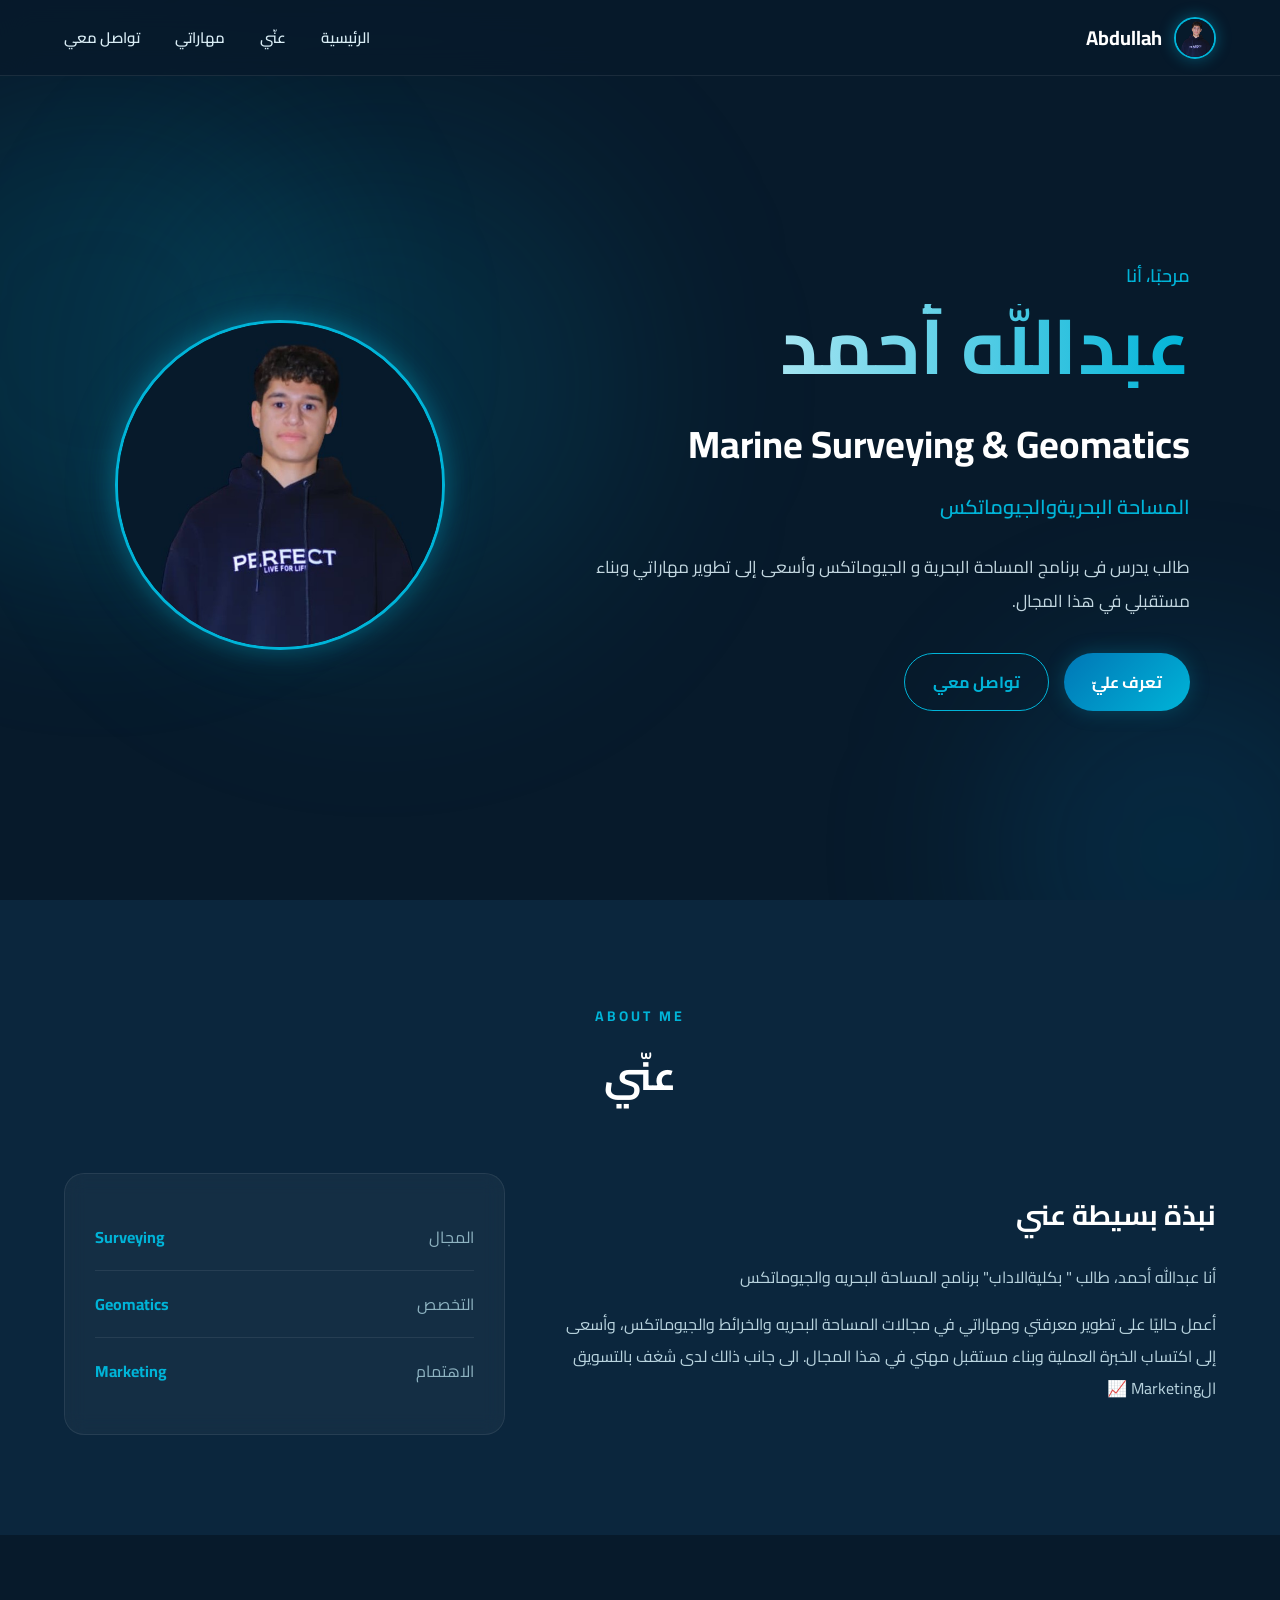
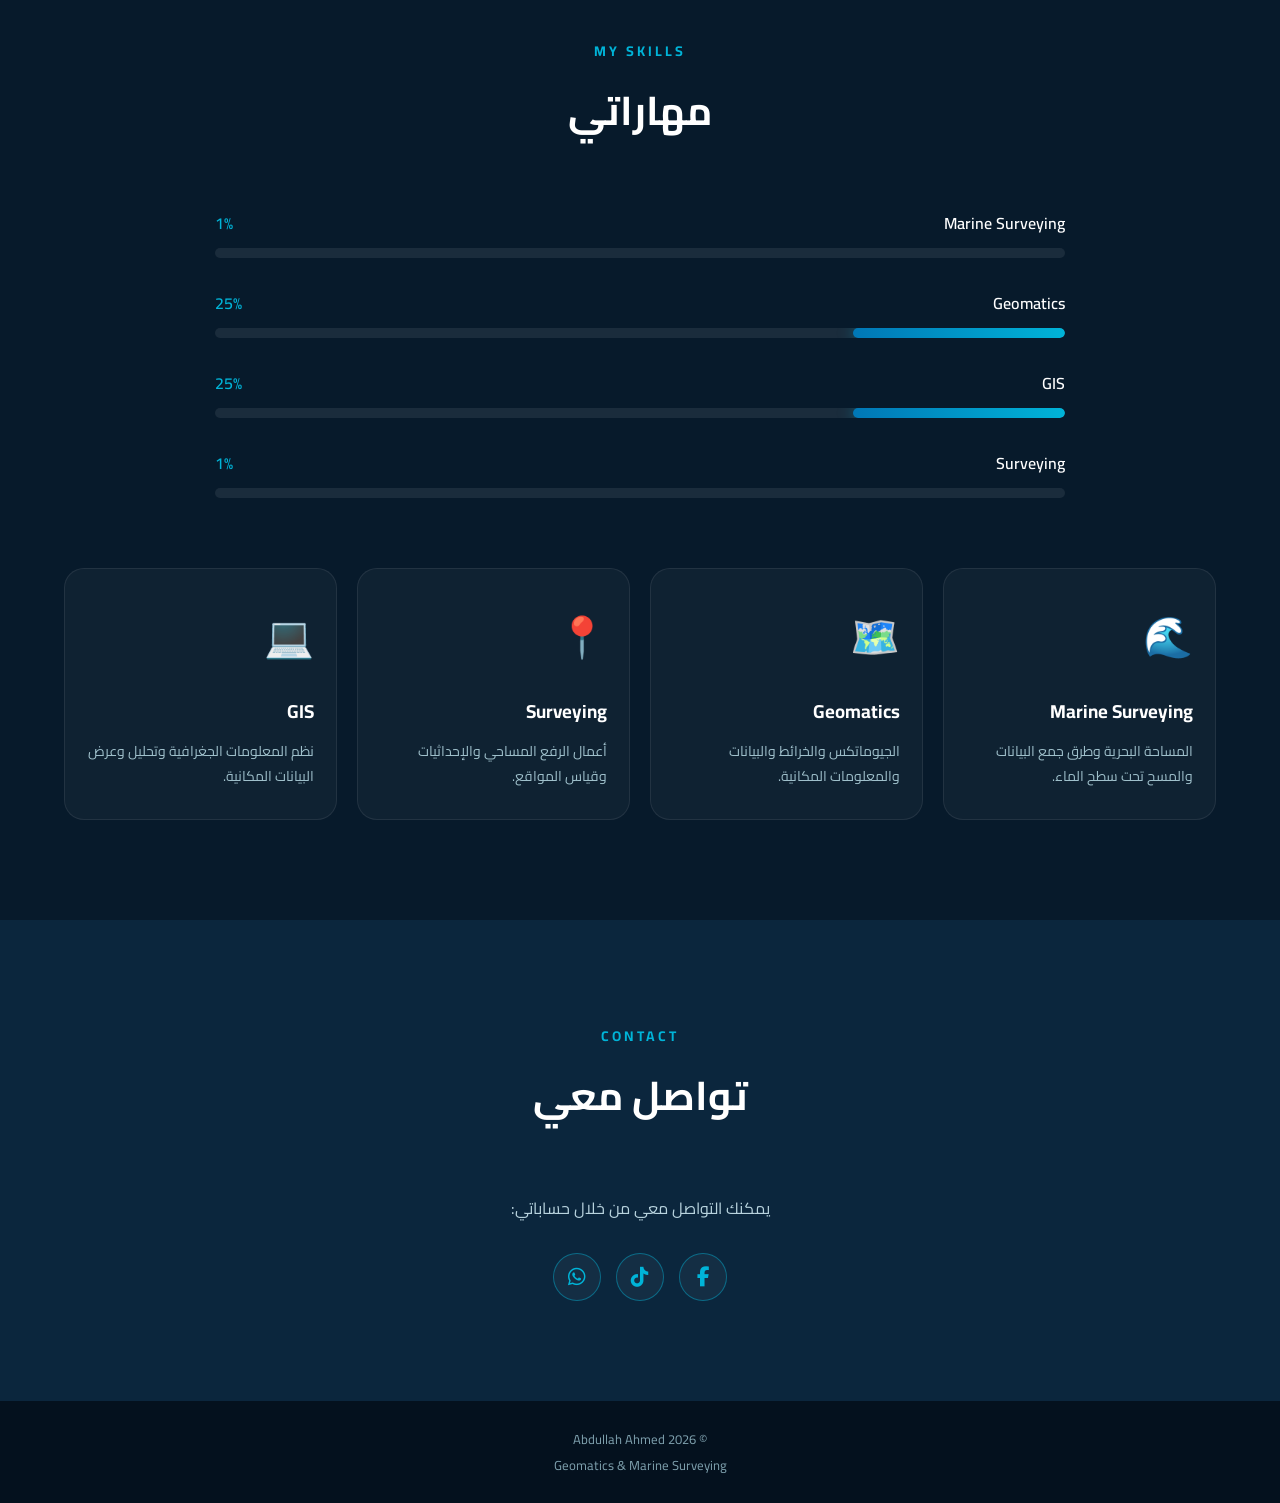
==== index.html @ 5e67fb54 "Add files via upload" ====
<!DOCTYPE html>
<html lang="ar" dir="rtl">

<head>
    <meta charset="UTF-8">
    <meta name="viewport" content="width=device-width, initial-scale=1.0">

    <title>عبدالله أحمد | Personal Website</title>

    <!-- Google Fonts -->
    <link rel="preconnect" href="https://fonts.googleapis.com">
    <link rel="preconnect" href="https://fonts.gstatic.com" crossorigin>
    <link href="https://fonts.googleapis.com/css2?family=Cairo:wght@400;500;600;700;800&display=swap" rel="stylesheet">
    <link rel="stylesheet" href="https://cdnjs.cloudflare.com/ajax/libs/font-awesome/6.5.2/css/all.min.css">
    <!-- CSS -->
    <link rel="stylesheet" href="style.css">
</head>

<body>

    <!-- ================= HEADER ================= -->

    <header class="header">

                    <div class="container nav-container">
                            <div class="logo">
                <img src="profile.jpg.jpg" alt="Abdullah Ahmed">
                <span>Abdullah</span>
            </div>
                        <nav class="navbar">

                <a href="#home">الرئيسية</a>
                <a href="#about">عنّي</a>
                <a href="#skills">مهاراتي</a>
                <a href="#contact">تواصل معي</a>

            </nav>

            <button class="menu-btn" id="menuBtn">
                ☰
            </button>

        </div>

    </header>

<!-- ===============================
     Hero Section
================================ -->

<section class="hero" id="home">

    <div class="hero-bg"></div>

    <div class="container hero-content">

        <!-- النص -->
        <div class="hero-text">

            <span class="hero-small-title">
                مرحبًا، أنا
            </span>

            <h1>
                عبدالله أحمد
            </h1>

            <h2>
               Marine Surveying &  Geomatics 
            </h2>

            <p class="hero-arabic-title">
                 المساحة البحريةوالجيوماتكس
            </p>

            <p class="hero-description">
                طالب يدرس فى برنامج المساحة البحرية و الجيوماتكس 
                وأسعى إلى تطوير مهاراتي وبناء مستقبلي في هذا المجال.
            </p>

            <div class="hero-buttons">

                <a href="#about" class="btn primary-btn">
                    تعرف عليّ
                </a>

                <a href="#contact" class="btn secondary-btn">
                    تواصل معي
                </a>

            </div>

        </div>


        <!-- الصورة -->
       <div class="hero-image">

    <div class="image-circle">

        <img src="profile.jpg.jpg" alt="عبدالله أحمد">

    </div>

</div>   </div>

    </div>

</section>
    


        <!-- ================= ABOUT ================= -->

        <section class="about section" id="about">

            <div class="container">

                <div class="section-title">

                    <span>ABOUT ME</span>

                    <h2>
                        عنّي
                    </h2>

                </div>

                <div class="about-content">

                    <div class="about-text">

                        <h3>
                            نبذة بسيطة عني
                        </h3>

                        <p>
                            أنا عبدالله أحمد، طالب  " بكليةالاداب" برنامج
                     المساحة البحريه والجيوماتكس
                        </p>

                        <p>
                            أعمل حاليًا على تطوير معرفتي ومهاراتي
                            في مجالات المساحة البحريه والخرائط والجيوماتكس،
                            وأسعى إلى اكتساب الخبرة العملية
                        وبناء مستقبل مهني في هذا المجال.
                      الى جانب ذالك لدى شغف بالتسويق الMarketing 📈
                    </p>

                    </div>

                    <div class="about-card">

                        <div class="info-item">
                            <span>المجال</span>
                            <strong>  Surveying  </strong>
                        </div>

                        <div class="info-item">
                            <span>التخصص</span>
                            <strong>Geomatics</strong>
                        </div>

                        <div class="info-item">
                            <span>الاهتمام</span>
                            <strong> Marketing  </strong>
                        </div>

                    </div>

                </div>

            </div>

        </section>

        <!-- ================= SKILLS ================= -->

<section class="skills section" id="skills">

    <div class="container">

        <div class="section-title">

            <span>MY SKILLS</span>

            <h2>
                مهاراتي
            </h2>

        </div>


        <!-- SKILLS STATISTICS -->

        <div class="skill-statistics">

            <div class="skill-progress">

                <div class="skill-info">
                    <span>Marine Surveying</span>
                    <span class="percentage">0%</span>
                </div>

                <div class="progress-bar">
                    <span class="progress" data-width="0%"></span>
                </div>

            </div>


            <div class="skill-progress">

                <div class="skill-info">
                    <span>Geomatics</span>
                    <span class="percentage">25%</span>
                </div>

                <div class="progress-bar">
                    <span class="progress" data-width="25%"></span>
                </div>

            </div>


            <div class="skill-progress">

                <div class="skill-info">
                    <span>GIS</span>
                    <span class="percentage">25%</span>
                </div>

                <div class="progress-bar">
                    <span class="progress" data-width="25%"></span>
                </div>

            </div>


            <div class="skill-progress">

                <div class="skill-info">
                    <span>Surveying</span>
                    <span class="percentage">0%</span>
                </div>

                <div class="progress-bar">
                    <span class="progress" data-width="0%"></span>
                </div>

            </div>

        </div>


        <!-- SKILLS CARDS -->

        <div class="skills-grid">

            <div class="skill-card">

                <div class="skill-icon">
                    🌊
                </div>

                <h3>
                    Marine Surveying
                </h3>

                <p>
                    المساحة البحرية وطرق جمع البيانات
                    والمسح تحت سطح الماء.
                </p>

            </div>


            <div class="skill-card">

                <div class="skill-icon">
                    🗺️
                </div>

                <h3>
                    Geomatics
                </h3>

                <p>
                    الجيوماتكس والخرائط والبيانات
                    والمعلومات المكانية.
                </p>

            </div>


            <div class="skill-card">

                <div class="skill-icon">
                    📍
                </div>

                <h3>
                    Surveying
                </h3>

                <p>
                    أعمال الرفع المساحي والإحداثيات
                    وقياس المواقع.
                </p>

            </div>


            <div class="skill-card">

                <div class="skill-icon">
                    💻
                </div>

                <h3>
                    GIS
                </h3>

                <p>
                    نظم المعلومات الجغرافية وتحليل
                    وعرض البيانات المكانية.
                </p>

            </div>

        </div>

    </div>

</section>

        <!-- ================= CONTACT ================= -->

        <section class="contact section" id="contact">

            <div class="container">

                <div class="section-title">

                    <span>CONTACT</span>

                    <h2>
                        تواصل معي
                    </h2>

                </div>

                <div class="contact-content">

                    <p>
                        يمكنك التواصل معي من خلال حساباتي:
                    </p>
                    <!-- Social Links -->

<div class="hero-social">

    <a href="https://www.facebook.com/bdallhahmdalsyd.816883" target="_blank" aria-label="Facebook">
        <i class="fa-brands fa-facebook-f"></i>
    </a>

    <a href="https://www.tiktok.com/@user2091318618071" target="_blank" aria-label="TikTok">
        <i class="fa-brands fa-tiktok"></i>
    </a>

    <a href="https://wa.me/201122827623" target="_blank" aria-label="WhatsApp">
        <i class="fa-brands fa-whatsapp"></i>
    </a>

</div>
                   

                </div>

            </div>

        </section>

    </main>


    <!-- ================= FOOTER ================= -->

    <footer class="footer">

        <p>
            © 2026 Abdullah Ahmed
        </p>

        <p>
            Geomatics & Marine Surveying
        </p>

    </footer>


    <!-- JavaScript -->

    <script src="script.js"></script>

</body>

</html>
---- style.css ----
/* =========================
   GENERAL
========================= */

* {
    margin: 0;
    padding: 0;
    box-sizing: border-box;
    scroll-behavior: smooth;
}

:root {
    --primary: #00b4d8;
    --secondary: #0077b6;
    --dark: #071a2b;
    --dark-2: #0b263d;
    --light: #f4fbff;
    --text: #d9edf5;
    --white: #ffffff;
}

body {
    font-family: "Cairo", sans-serif;
    background: var(--dark);
    color: var(--text);
    overflow-x: hidden;
}

a {
    text-decoration: none;
    color: inherit;
}

.container {
    width: 90%;
    max-width: 1200px;
    margin: auto;
}

.section {
    padding: 100px 0;
}


/* =========================
   HEADER
========================= */

.header {
    position: fixed;
    top: 0;
    right: 0;
    width: 100%;
    z-index: 1000;

    background: rgba(7, 26, 43, 0.75);
    backdrop-filter: blur(15px);

    border-bottom: 1px solid rgba(255, 255, 255, 0.08);

    animation: headerDown 1s ease;
}

.nav-container {
    height: 75px;

    display: flex;
    align-items: center;
    justify-content: space-between;
}


/* LOGO */

.logo {
    display: flex;
    align-items: center;
    gap: 10px;

    font-size: 22px;
    font-weight: 800;
}

.logo span {
    width: 40px;
    height: 40px;

    display: flex;
    align-items: center;
    justify-content: center;

    border-radius: 50%;

    background: linear-gradient(
        135deg,
        var(--primary),
        var(--secondary)
    );

    color: white;

    box-shadow: 0 0 20px rgba(0, 180, 216, 0.5);
}


/* NAVBAR */

.navbar {
    display: flex;
    align-items: center;
    gap: 35px;
}

.navbar a {
    position: relative;

    font-size: 15px;
    font-weight: 600;

    transition: 0.3s;
}

.navbar a::after {
    content: "";

    position: absolute;

    bottom: -8px;
    right: 0;

    width: 0;
    height: 2px;

    background: var(--primary);

    transition: 0.3s;
}

.navbar a:hover {
    color: var(--primary);
}

.navbar a:hover::after {
    width: 100%;
}


/* MENU BUTTON */

.menu-btn {
    display: none;

    border: none;
    background: none;

    color: white;

    font-size: 28px;

    cursor: pointer;
}


/* =========================
   HERO
========================= */

.hero {
    min-height: 100vh;

    display: flex;
    align-items: center;
    justify-content: space-between;

    gap: 50px;

    padding: 120px 8% 70px;

    position: relative;

    overflow: hidden;
}


/* BACKGROUND LIGHT */

.hero::before {
    content: "";

    position: absolute;

    width: 500px;
    height: 500px;

    border-radius: 50%;

    background: rgba(0, 180, 216, 0.12);

    filter: blur(80px);

    top: 10%;
    left: -150px;

    animation: float 6s ease-in-out infinite;
}

.hero::after {
    content: "";

    position: absolute;

    width: 400px;
    height: 400px;

    border-radius: 50%;

    background: rgba(0, 119, 182, 0.15);

    filter: blur(80px);

    bottom: -150px;
    right: -100px;

    animation: float 7s ease-in-out infinite reverse;
}


/* HERO TEXT */

.hero-content {
    max-width: 650px;

    position: relative;
    z-index: 2;

    animation: heroText 1.2s ease;
}

.welcome {
    color: var(--primary);

    font-size: 20px;
    font-weight: 600;

    margin-bottom: 10px;
}

.hero h1 {
    font-size: clamp(45px, 7vw, 80px);

    line-height: 1.1;

    margin-bottom: 20px;

    background: linear-gradient(
        90deg,
        white,
        var(--primary)
    );

    -webkit-background-clip: text;
    -webkit-text-fill-color: transparent;
}

.job-title h2 {
    font-size: clamp(20px, 3vw, 32px);

    color: white;

    margin-bottom: 5px;
}

.job-title p {
    color: var(--primary);

    font-size: 18px;
    font-weight: 600;
}

.hero-description {
    margin-top: 25px;

    max-width: 580px;

    line-height: 2;

    color: #b9d4df;

    font-size: 16px;
}


/* BUTTONS */

.hero-buttons {
    display: flex;
    gap: 15px;

    margin-top: 35px;
}

.btn {
    padding: 12px 28px;

    border-radius: 30px;

    font-weight: 700;

    transition: 0.4s;

    position: relative;

    overflow: hidden;
}

.primary-btn {
    background: linear-gradient(
        135deg,
        var(--primary),
        var(--secondary)
    );

    color: white;

    box-shadow: 0 10px 30px rgba(0, 180, 216, 0.25);
}

.primary-btn:hover {
    transform: translateY(-5px);

    box-shadow: 0 15px 35px rgba(0, 180, 216, 0.4);
}

.secondary-btn {
    border: 1px solid rgba(255, 255, 255, 0.2);

    color: white;
}

.secondary-btn:hover {
    background: white;
    color: var(--dark);

    transform: translateY(-5px);
}

/* ===============================
   Hero Section
================================ */

.hero {
    min-height: 100vh;
    padding: 150px 7% 80px;
    position: relative;
    overflow: hidden;
    display: flex;
    align-items: center;
}


/* الخلفية */

.hero-bg {
    position: absolute;
    width: 500px;
    height: 500px;
    border-radius: 50%;
    background: rgba(0, 180, 216, 0.12);
    filter: blur(100px);
    top: 15%;
    left: 10%;
    animation: heroGlow 6s ease-in-out infinite alternate;
    pointer-events: none;
}


/* الحاوية */

.hero-content {
    width: 100%;
    max-width: 1200px;
    margin: auto;

    display: flex;
    align-items: center;
    justify-content: space-between;

    gap: 80px;
}


/* ===============================
   Hero Text
================================ */

.hero-text {
    flex: 1;
    animation: heroText 1s ease forwards;
}


.hero-small-title {
    display: inline-block;

    color: var(--primary);
    font-size: 18px;
    font-weight: 600;

    margin-bottom: 12px;

    animation: fadeDown 1s ease;
}


.hero-text h1 {
    font-size: clamp(45px, 6vw, 80px);

    margin: 0;

    line-height: 1.1;

    background: linear-gradient(
        90deg,
        #ffffff,
        var(--primary)
    );

    -webkit-background-clip: text;
    -webkit-text-fill-color: transparent;

    animation: titleGlow 3s ease-in-out infinite alternate;
}


.hero-text h2 {
    margin-top: 20px;

    font-size: clamp(24px, 3vw, 38px);

    color: var(--white);

    font-weight: 700;
}


.hero-arabic-title {
    margin-top: 8px;

    font-size: 20px;

    color: var(--primary);

    font-weight: 600;
}


.hero-description {
    max-width: 600px;

    margin-top: 25px;

    color: var(--text);

    font-size: 17px;

    line-height: 2;

    opacity: 0.9;
}


/* ===============================
   Buttons
================================ */

.hero-buttons {
    display: flex;

    gap: 15px;

    margin-top: 35px;

    flex-wrap: wrap;
}


.btn {
    display: inline-flex;

    align-items: center;
    justify-content: center;

    padding: 13px 28px;

    border-radius: 30px;

    text-decoration: none;

    font-weight: 700;

    transition: 0.4s ease;

    position: relative;

    overflow: hidden;
}


/* الزر الأساسي */

.primary-btn {
    background: linear-gradient(
        135deg,
        var(--secondary),
        var(--primary)
    );

    color: white;

    box-shadow:
        0 0 20px rgba(0, 180, 216, 0.25);
}


.primary-btn:hover {
    transform: translateY(-5px);

    box-shadow:
        0 10px 30px rgba(0, 180, 216, 0.4);
}


/* الزر الثاني */

.secondary-btn {
    border: 1px solid var(--primary);

    color: var(--primary);

    background: transparent;
}


.secondary-btn:hover {
    background: var(--primary);

    color: var(--dark);

    transform: translateY(-5px);

    box-shadow:
        0 10px 25px rgba(0, 180, 216, 0.3);
}


/* ===============================
   Hero Image
================================ */

.hero-image {
    flex: 0 0 380px;

    display: flex;

    justify-content: center;
    align-items: center;

    animation: heroImage 1.2s ease forwards;
}


/* الدائرة */

.image-circle {
    width: 330px;
    height: 330px;

    border-radius: 50%;

    display: flex;

    align-items: center;
    justify-content: center;

    position: relative;

    background:
        linear-gradient(
            145deg,
            var(--dark-2),
            #061522
        );

    border: 2px solid rgba(0, 180, 216, 0.6);

    box-shadow:
        0 0 30px rgba(0, 180, 216, 0.25),
        inset 0 0 30px rgba(0, 180, 216, 0.08);

    animation: floatingImage 4s ease-in-out infinite;
}


/* الحلقة الخارجية */

.image-circle::before {
    content: "";

    position: absolute;

    inset: -15px;

    border-radius: 50%;

    border: 2px solid rgba(0, 180, 216, 0.25);

    border-top-color: var(--primary);

    animation: rotateCircle 8s linear infinite;
}


/* الحلقة الثانية */

.image-circle::after {
    content: "";

    position: absolute;

    inset: -30px;

    border-radius: 50%;

    border: 1px solid rgba(0, 180, 216, 0.15);

    animation: rotateCircleReverse 12s linear infinite;
}


.image-circle span {
    font-size: 70px;

    font-weight: 800;

    color: var(--primary);

    text-shadow:
        0 0 20px rgba(0, 180, 216, 0.5);
}


/* ===============================
   Animations
================================ */

@keyframes heroText {

    from {
        opacity: 0;
        transform: translateX(60px);
    }

    to {
        opacity: 1;
        transform: translateX(0);
    }

}


@keyframes heroImage {

    from {
        opacity: 0;
        transform: translateX(-60px) scale(0.8);
    }

    to {
        opacity: 1;
        transform: translateX(0) scale(1);
    }

}


@keyframes fadeDown {

    from {
        opacity: 0;
        transform: translateY(-20px);
    }

    to {
        opacity: 1;
        transform: translateY(0);
    }

}


@keyframes floatingImage {

    0%,
    100% {
        transform: translateY(0);
    }

    50% {
        transform: translateY(-15px);
    }

}


@keyframes rotateCircle {

    from {
        transform: rotate(0deg);
    }

    to {
        transform: rotate(360deg);
    }

}


@keyframes rotateCircleReverse {

    from {
        transform: rotate(360deg);
    }

    to {
        transform: rotate(0deg);
    }

}


@keyframes heroGlow {

    from {
        transform: scale(1);
        opacity: 0.5;
    }

    to {
        transform: scale(1.3);
        opacity: 1;
    }

}


@keyframes titleGlow {

    from {
        filter: drop-shadow(
            0 0 0 rgba(0, 180, 216, 0)
        );
    }

    to {
        filter: drop-shadow(
            0 0 15px rgba(0, 180, 216, 0.3)
        );
    }

}


/* ===============================
   Responsive
================================ */

@media (max-width: 900px) {

    .hero {
        padding-top: 130px;
    }

    .hero-content {
        gap: 40px;
    }

    .hero-image {
        flex: 0 0 300px;
    }

    .image-circle {
        width: 270px;
        height: 270px;
    }

}


@media (max-width: 700px) {

    .hero {
        min-height: auto;

        padding:
            130px
            20px
            80px;
    }

    .hero-content {
        flex-direction: column-reverse;

        text-align: center;

        gap: 50px;
    }

    .hero-text {
        width: 100%;
    }

    .hero-description {
        margin-left: auto;
        margin-right: auto;
    }

    .hero-buttons {
        justify-content: center;
    }

    .hero-image {
        flex: none;
    }

    .image-circle {
        width: 240px;
        height: 240px;
    }

    .image-circle span {
        font-size: 55px;
    }

}


@media (max-width: 400px) {

    .hero {
        padding-left: 15px;
        padding-right: 15px;
    }

    .image-circle {
        width: 210px;
        height: 210px;
    }

    .hero-text h1 {
        font-size: 42px;
    }

    .hero-text h2 {
        font-size: 22px;
    }

    .hero-arabic-title {
        font-size: 18px;
    }

    .hero-description {
        font-size: 15px;
    }

}

/* =========================
   SECTION TITLE
========================= */

.section-title {
    text-align: center;

    margin-bottom: 60px;
}

.section-title span {
    color: var(--primary);

    font-size: 14px;

    letter-spacing: 3px;

    font-weight: 700;
}

.section-title h2 {
    margin-top: 8px;

    font-size: 40px;

    color: white;
}


/* =========================
   ABOUT
========================= */

.about {
    background: var(--dark-2);
}

.about-content {
    display: grid;

    grid-template-columns: 1.5fr 1fr;

    gap: 50px;

    align-items: center;
}

.about-text h3 {
    color: white;

    font-size: 28px;

    margin-bottom: 20px;
}

.about-text p {
    line-height: 2;

    margin-bottom: 15px;

    color: #b9d4df;
}


/* ABOUT CARD */

.about-card {
    padding: 30px;

    border-radius: 20px;

    background: rgba(255, 255, 255, 0.04);

    border: 1px solid rgba(255, 255, 255, 0.08);

    backdrop-filter: blur(10px);
}

.info-item {
    display: flex;

    justify-content: space-between;

    padding: 18px 0;

    border-bottom: 1px solid rgba(255, 255, 255, 0.08);
}

.info-item:last-child {
    border-bottom: none;
}

.info-item span {
    color: #8fb4c2;
}

.info-item strong {
    color: var(--primary);
}


/* =========================
   SKILLS
========================= */

.skills-grid {
    display: grid;

    grid-template-columns: repeat(4, 1fr);

    gap: 20px;
}

.skill-card {
    padding: 30px 22px;

    border-radius: 20px;

    background: rgba(255, 255, 255, 0.035);

    border: 1px solid rgba(255, 255, 255, 0.08);

    transition: 0.5s;

    position: relative;

    overflow: hidden;
}

.skill-card::before {
    content: "";

    position: absolute;

    width: 0;
    height: 3px;

    top: 0;
    right: 0;

    background: var(--primary);

    transition: 0.5s;
}

.skill-card:hover::before {
    width: 100%;
}

.skill-card:hover {
    transform: translateY(-12px);

    background: rgba(0, 180, 216, 0.08);

    border-color: rgba(0, 180, 216, 0.3);
}

.skill-icon {
    font-size: 40px;

    margin-bottom: 20px;
}

.skill-card h3 {
    color: white;

    margin-bottom: 10px;
}

.skill-card p {
    color: #9fc0cb;

    line-height: 1.8;

    font-size: 14px;
}


/* =========================
   CONTACT
========================= */

.contact {
    background: var(--dark-2);

    text-align: center;
}

.contact-content > p {
    color: #b9d4df;

    margin-bottom: 30px;
}

.social-links {
    display: flex;

    justify-content: center;

    gap: 15px;

    flex-wrap: wrap;
}

.social {
    padding: 12px 28px;

    border-radius: 30px;

    border: 1px solid rgba(255, 255, 255, 0.12);

    transition: 0.4s;
}

.social:hover {
    transform: translateY(-5px);

    background: var(--primary);

    color: white;

    box-shadow: 0 10px 30px rgba(0, 180, 216, 0.25);
}


/* =========================
   FOOTER
========================= */

.footer {
    padding: 25px;

    text-align: center;

    background: #04111e;

    color: #7fa1ae;

    font-size: 13px;

    line-height: 2;
}


/* =========================
   ANIMATIONS
========================= */

@keyframes headerDown {

    from {
        transform: translateY(-100%);
        opacity: 0;
    }

    to {
        transform: translateY(0);
        opacity: 1;
    }
}


@keyframes heroText {

    from {
        opacity: 0;
        transform: translateX(60px);
    }

    to {
        opacity: 1;
        transform: translateX(0);
    }
}


@keyframes heroImage {

    from {
        opacity: 0;
        transform: translateX(-60px) scale(0.8);
    }

    to {
        opacity: 1;
        transform: translateX(0) scale(1);
    }
}


@keyframes float {

    0%, 100% {
        transform: translateY(0);
    }

    50% {
        transform: translateY(-30px);
    }
}


@keyframes rotateBorder {

    from {
        transform: rotate(0deg);
    }

    to {
        transform: rotate(360deg);
    }
}


@keyframes counterRotate {

    from {
        transform: rotate(0deg);
    }

    to {
        transform: rotate(-360deg);
    }
}


/* =========================
   TABLET
========================= */

@media (max-width: 900px) {

    .navbar {
        gap: 20px;
    }

    .hero {
        padding-left: 5%;
        padding-right: 5%;
    }

    .image-circle {
        width: 280px;
        height: 280px;
    }

    .skills-grid {
        grid-template-columns: repeat(2, 1fr);
    }

}


/* =========================
   MOBILE
========================= */

@media (max-width: 700px) {

    .nav-container {
        height: 65px;
    }

    .menu-btn {
        display: block;
    }

    .navbar {

        position: absolute;

        top: 65px;
        right: 5%;
        left: 5%;

        padding: 20px;

        display: flex;

        flex-direction: column;

        gap: 20px;

        background: rgba(7, 26, 43, 0.97);

        border-radius: 15px;

        border: 1px solid rgba(255, 255, 255, 0.1);

        transform: translateY(-20px);

        opacity: 0;

        visibility: hidden;

        transition: 0.4s;
    }

    .navbar.active {

        transform: translateY(0);

        opacity: 1;

        visibility: visible;
    }


    .hero {

        min-height: auto;

        padding-top: 130px;
        padding-bottom: 80px;

        flex-direction: column;

        text-align: center;
    }

    .hero-content {
        order: 2;
    }

    .hero-image {
        order: 1;
    }

    .image-circle {
        width: 230px;
        height: 230px;
    }

    .image-placeholder {
        font-size: 50px;
    }

    .hero-description {
        margin-left: auto;
        margin-right: auto;
    }

    .hero-buttons {
        justify-content: center;

        flex-wrap: wrap;
    }


    .section {
        padding: 75px 0;
    }

    .section-title h2 {
        font-size: 32px;
    }


    .about-content {
        grid-template-columns: 1fr;
    }


    .skills-grid {
        grid-template-columns: 1fr;
    }

}


/* =========================
   SMALL MOBILE
========================= */

@media (max-width: 400px) {

    .hero h1 {
        font-size: 45px;
    }

    .job-title h2 {
        font-size: 20px;
    }

    .hero-buttons {
        flex-direction: column;
    }

    .btn {
        width: 100%;
    }

}
/* =========================
   SCROLL REVEAL
========================= */

.section {
    opacity: 0;
    transform: translateY(80px);
    transition:
        opacity 1s ease,
        transform 1s cubic-bezier(0.22, 1, 0.36, 1);
}

.section.show {
    opacity: 1;
    transform: translateY(0);
}


/* عناصر السكشن تظهر بالتتابع */

.section-title,
.about-content,
.skill-card,
.contact-content {
    opacity: 0;
    transform: translateY(40px);
    transition:
        opacity 0.8s ease,
        transform 0.8s cubic-bezier(0.22, 1, 0.36, 1);
}

.section.show .section-title {
    opacity: 1;
    transform: translateY(0);
}

.section.show .about-content {
    opacity: 1;
    transform: translateY(0);

    transition-delay: 0.2s;
}

.section.show .skill-card:nth-child(1) {
    opacity: 1;
    transform: translateY(0);
    transition-delay: 0.1s;
}

.section.show .skill-card:nth-child(2) {
    opacity: 1;
    transform: translateY(0);
    transition-delay: 0.2s;
}

.section.show .skill-card:nth-child(3) {
    opacity: 1;
    transform: translateY(0);
    transition-delay: 0.3s;
}

.section.show .skill-card:nth-child(4) {
    opacity: 1;
    transform: translateY(0);
    transition-delay: 0.4s;
}

.section.show .contact-content {
    opacity: 1;
    transform: translateY(0);

    transition-delay: 0.2s;
}
/* =========================
   SKILL STATISTICS
========================= */

.skill-statistics {
    max-width: 850px;
    margin: 0 auto 70px;
}

.skill-progress {
    margin-bottom: 30px;
}

.skill-info {
    display: flex;
    justify-content: space-between;
    align-items: center;

    margin-bottom: 10px;

    color: white;
    font-weight: 600;
}

.skill-info .percentage {
    color: var(--primary);
}

.progress-bar {
    width: 100%;
    height: 10px;

    background: rgba(255, 255, 255, 0.08);

    border-radius: 20px;

    overflow: hidden;
}

.progress {
    display: block;

    width: 0;
    height: 100%;

    border-radius: 20px;

    background: linear-gradient(
        90deg,
        var(--secondary),
        var(--primary)
    );

    box-shadow: 0 0 15px rgba(0, 180, 216, 0.5);

    transition: width 1.5s cubic-bezier(0.22, 1, 0.36, 1);
}
/* ===============================
   Profile Image
================================ */

.hero-image {
    flex: 0 0 380px;

    display: flex;
    justify-content: center;
    align-items: center;

    animation: heroImage 1.2s ease forwards;
}


/* دائرة الصورة */

.image-circle {
    width: 330px;
    height: 330px;

    border-radius: 50%;

    position: relative;

    display: flex;
    justify-content: center;
    align-items: center;

    overflow: hidden;

    background: #071a2b;

    border: 3px solid var(--primary);

    box-shadow:
        0 0 25px rgba(0, 180, 216, 0.35),
        0 0 60px rgba(0, 180, 216, 0.12);

    animation: floatingImage 4s ease-in-out infinite;
}


/* الصورة */

.image-circle img {
    width: 100%;
    height: 100%;

    object-fit: cover;

    object-position: center;

    display: block;

    transition: transform 0.6s ease;
}


/* تكبير بسيط عند الماوس */

.image-circle:hover img {
    transform: scale(1.06);
}


/* الحلقة الخارجية */

.image-circle::before {
    content: "";

    position: absolute;

    inset: -15px;

    border-radius: 50%;

    border: 2px solid rgba(0, 180, 216, 0.25);

    border-top-color: var(--primary);

    animation: rotateCircle 8s linear infinite;

    pointer-events: none;
}


/* الحلقة الثانية */

.image-circle::after {
    content: "";

    position: absolute;

    inset: -30px;

    border-radius: 50%;

    border: 1px solid rgba(0, 180, 216, 0.15);

    animation: rotateCircleReverse 12s linear infinite;

    pointer-events: none;
}


/* الموبايل */

@media (max-width: 700px) {

    .hero-image {
        flex: none;
    }

    .image-circle {
        width: 240px;
        height: 240px;
    }

}


/* الموبايل الصغير */

@media (max-width: 400px) {

    .image-circle {
        width: 210px;
        height: 210px;
    }

}
/* ===============================
   Social Icons
================================ */

.hero-social {
    display: flex;
    align-items: center;
    gap: 15px;
    margin-top: 28px;
}

.hero-social a {
    width: 48px;
    height: 48px;

    display: flex;
    align-items: center;
    justify-content: center;

    border: 1px solid rgba(0, 180, 216, 0.45);
    border-radius: 50%;

    color: var(--primary);
    background: rgba(255, 255, 255, 0.04);

    text-decoration: none;

    font-size: 20px;

    transition: all 0.4s ease;
}

.hero-social a:hover {
    transform: translateY(-7px) scale(1.08);

    background: var(--primary);

    color: var(--dark);

    box-shadow: 0 10px 25px rgba(0, 180, 216, 0.4);
}

.hero-social a i {
    transition: transform 0.4s ease;
}

.hero-social a:hover i {
    transform: rotate(8deg);
}


/* الموبايل */

@media (max-width: 700px) {

    .hero-social {
        justify-content: center;
    }

}
.hero-social {
    justify-content: center;
}
/* ===============================
   Logo Image
================================ */

.logo {
    display: flex;
    align-items: center;
    gap: 10px;
    text-decoration: none;
}

.logo img {
    width: 42px;
    height: 42px;
    object-fit: cover;
    border-radius: 50%;
    border: 2px solid var(--primary);
    box-shadow: 0 0 15px rgba(0, 180, 216, 0.4);
    transition: 0.4s ease;
}

.logo:hover img {
    transform: scale(1.12) rotate(5deg);
    box-shadow: 0 0 25px rgba(0, 180, 216, 0.7);
}

.logo span {
    color: var(--white);
    font-size: 20px;
    font-weight: 700;
}/* ===============================
   Logo Image
================================ */

.logo {
    display: flex;
    align-items: center;
    gap: 30px;
    text-decoration: none;
}

.logo img {
    width: 42px;
    height: 42px;
    object-fit: cover;
    border-radius: 50%;
    border: 2px solid var(--primary);
    box-shadow: 0 0 15px rgba(0, 180, 216, 0.4);
    transition: 0.4s ease;
}

.logo:hover img {
    transform: scale(1.12) rotate(5deg);
    box-shadow: 0 0 25px rgba(0, 180, 216, 0.7);
}

.logo span {
    color: var(--white);
    font-size: 20px;
    font-weight: 700;
}
.logo::before,
.logo::after {
    display: none !important;
    content: none !important;
}

.logo {
    background: transparent !important;
}

.logo span {
    background: transparent !important;
    border: none !important;
    box-shadow: none !important;
}
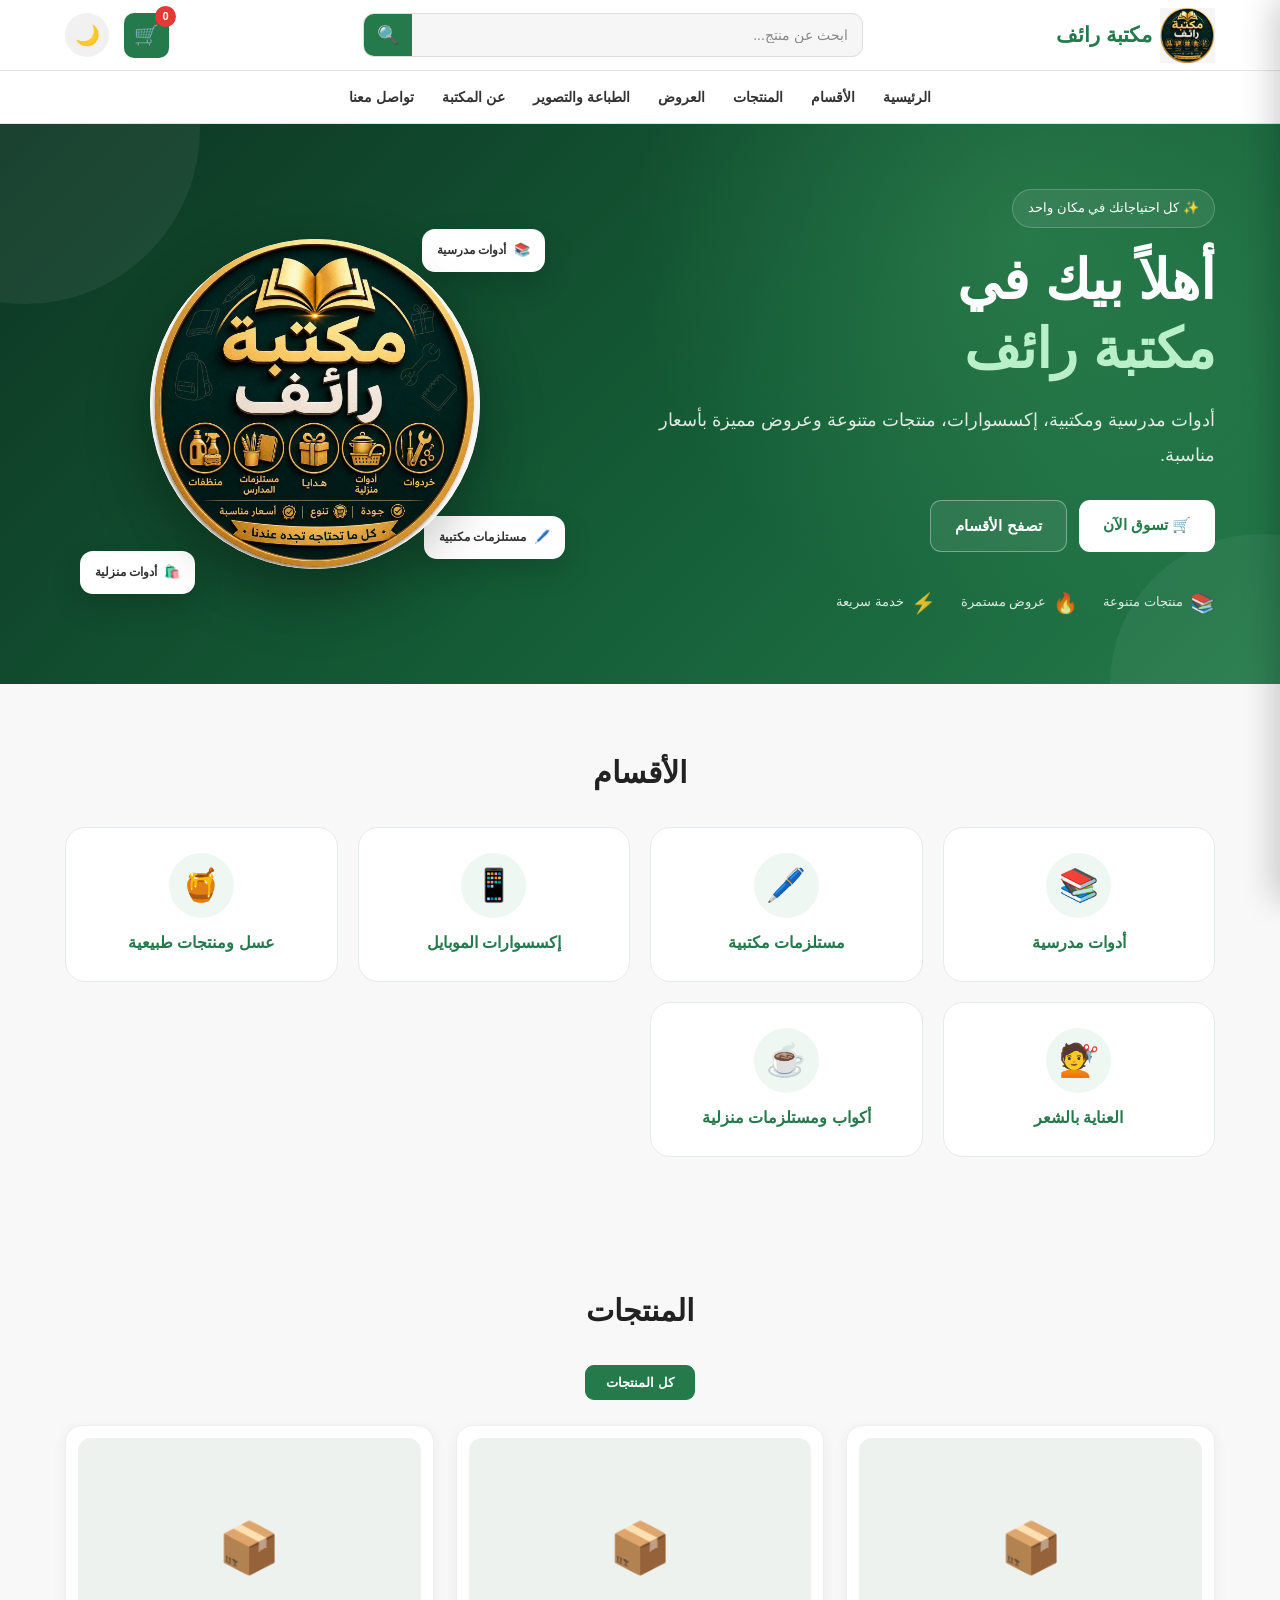
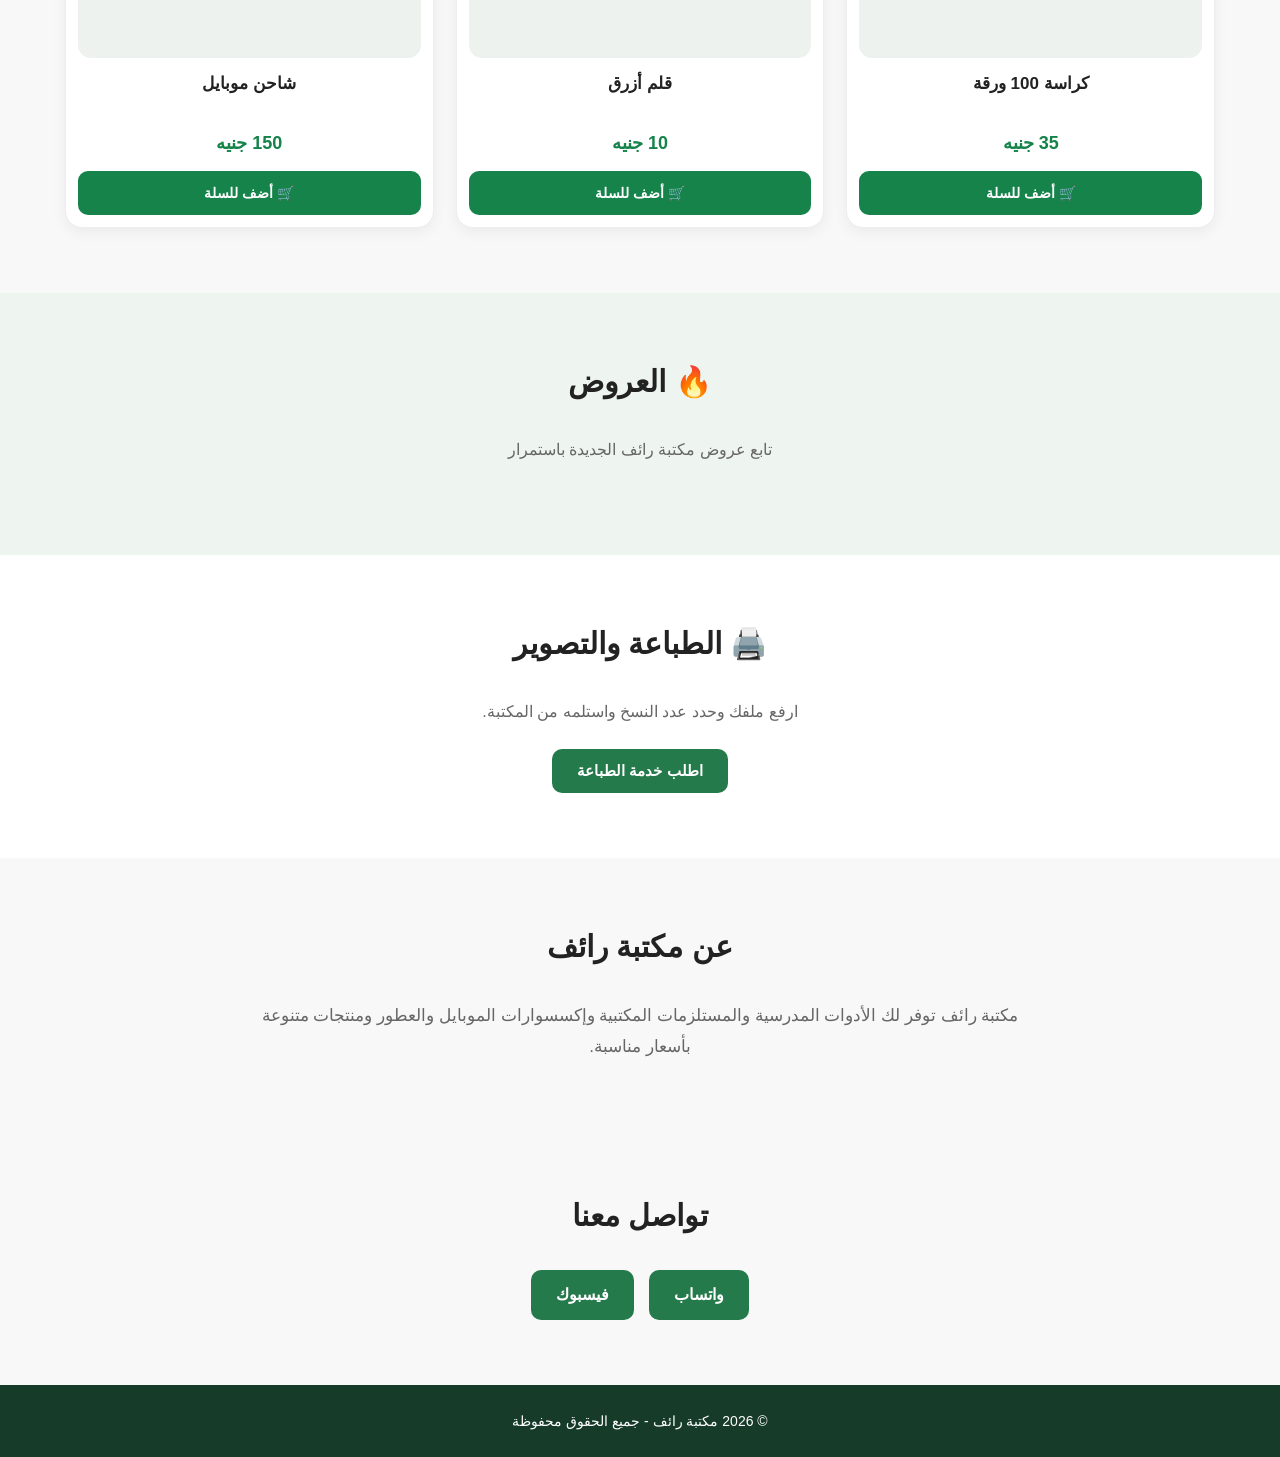
==== commit a0f16e2b: "Add files via upload" ====
--- a/index.html
+++ b/index.html
@@ -2,406 +2,769 @@
 <html lang="ar" dir="rtl">
 
 <head>
+
     <meta charset="UTF-8">
-    <meta name="viewport" content="width=device-width, initial-scale=1.0">
-
-    <title>عبدالله أحمد | Personal Website</title>
-
-    <!-- Google Fonts -->
-    <link rel="preconnect" href="https://fonts.googleapis.com">
-    <link rel="preconnect" href="https://fonts.gstatic.com" crossorigin>
-    <link href="https://fonts.googleapis.com/css2?family=Cairo:wght@400;500;600;700;800&display=swap" rel="stylesheet">
-    <link rel="stylesheet" href="https://cdnjs.cloudflare.com/ajax/libs/font-awesome/6.5.2/css/all.min.css">
-    <!-- CSS -->
-    <link rel="stylesheet" href="style.css">
+
+    <meta
+        name="viewport"
+        content="width=device-width, initial-scale=1.0"
+    >
+
+    <title>مكتبة رائف</title>
+
+    <link
+        rel="stylesheet"
+        href="style.css"
+    >
+
 </head>
 
+
 <body>
 
-    <!-- ================= HEADER ================= -->
+
+    <!-- =========================
+         الهيدر
+    ========================== -->
 
     <header class="header">
 
-                    <div class="container nav-container">
-                            <div class="logo">
-                <img src="profile.jpg.jpg" alt="Abdullah Ahmed">
-                <span>Abdullah</span>
-            </div>
-                        <nav class="navbar">
-
-                <a href="#home">الرئيسية</a>
-                <a href="#about">عنّي</a>
-                <a href="#skills">مهاراتي</a>
-                <a href="#contact">تواصل معي</a>
-
-            </nav>
-
-            <button class="menu-btn" id="menuBtn">
+        <div class="container header-content">
+
+
+            <!-- الشعار -->
+<a href="#home" class="logo">
+    <img src="raef-logo.png.png" alt="مكتبة رائف">
+    <span>مكتبة رائف</span>
+</a>
+<!-- البحث -->
+
+            <div class="search-box">
+
+                <input
+                    type="text"
+                    id="searchInput"
+                    placeholder="ابحث عن منتج..."
+                >
+
+                <button
+                    type="button"
+                    id="searchBtn"
+                >
+                    🔍
+                </button>
+
+            </div>
+
+
+            <!-- =========================
+                 زر السلة
+            ========================== -->
+
+            <button
+                class="cart-btn"
+                id="cartBtn"
+                type="button"
+            >
+
+                🛒
+
+                <span class="cart-count">
+                    0
+                </span>
+
+            </button>
+
+            <button
+    class="theme-btn"
+    id="themeBtn"
+    type="button"
+    aria-label="تغيير الوضع"
+>
+    🌙
+</button>
+
+<button class="menu-btn" id="menuBtn" type="button">☰</button>
+            <!-- =========================
+                 خلفية السلة
+            ========================== -->
+
+            <div
+                class="cart-overlay"
+                id="cartOverlay"
+            ></div>
+
+
+            <!-- =========================
+                 السلة الجانبية
+            ========================== -->
+
+            <div
+                class="cart-panel"
+                id="cartPanel"
+            >
+
+
+                <!-- رأس السلة -->
+
+                <div class="cart-header">
+
+                    <h3>
+                        🛒 سلة المشتريات
+                    </h3>
+
+                    <button
+                        id="closeCart"
+                        type="button"
+                    >
+                        ✕
+                    </button>
+
+                </div>
+
+
+                <!-- =========================
+                     محتوى السلة
+                ========================== -->
+
+                <div
+                    class="cart-items"
+                    id="cartItems"
+                >
+
+                    <div class="empty-cart">
+
+                        <div class="empty-cart-icon">
+                            🛒
+                        </div>
+
+                        <h3>
+                            السلة فارغة
+                        </h3>
+
+                        <p>
+                            أضف بعض المنتجات إلى السلة
+                        </p>
+
+                    </div>
+
+                </div>
+
+
+                <!-- =========================
+                     أسفل السلة
+                ========================== -->
+
+                <div class="cart-footer">
+
+                    <div class="cart-total">
+
+                        <span>
+                            الإجمالي:
+                        </span>
+
+                        <strong>
+
+                            <span id="cartTotal">
+                                0
+                            </span>
+
+                            جنيه
+
+                        </strong>
+
+                    </div>
+
+
+                    <button
+                        class="checkout-btn"
+                        id="checkoutBtn"
+                        type="button"
+                    >
+                        إتمام الطلب
+                    </button>
+
+                </div>
+
+
+                <!-- =========================
+                     نموذج إتمام الطلب
+                ========================== -->
+
+                <div 
+    class="checkout-panel" 
+    id="checkoutPanel"
+>
+
+    <div class="checkout-header">
+
+        <h3>
+            📦 إتمام الطلب
+        </h3>
+
+        <button
+            id="closeCheckout"
+            type="button"
+        >
+            ✕
+        </button>
+
+    </div>
+
+
+    <div class="checkout-content">
+
+        <label for="customerName">
+            الاسم
+        </label>
+
+        <input
+            type="text"
+            id="customerName"
+            placeholder="اكتب اسمك"
+        >
+
+
+        <label for="customerPhone">
+            رقم الهاتف
+        </label>
+
+        <input
+            type="tel"
+            id="customerPhone"
+            placeholder="اكتب رقم الهاتف"
+        >
+
+
+        <div class="order-summary">
+
+            <h4>
+                ملخص الطلب
+            </h4>
+
+            <div id="checkoutItems"></div>
+
+
+            <div class="checkout-total">
+
+                <span>
+                    الإجمالي:
+                </span>
+
+                <strong id="checkoutTotal">
+                    0 جنيه
+                </strong>
+
+            </div>
+
+        </div>
+
+
+        <!-- زر تأكيد الطلب -->
+
+        <button
+            class="confirm-order-btn"
+            id="confirmOrder"
+            type="button"
+        >
+            تأكيد الطلب
+        </button>
+
+    </div>
+
+</div>
+
+
+            <!-- زر القائمة للموبايل -->
+
+            <button
+                class="menu-btn"
+                id="menuBtn"
+                type="button"
+            >
                 ☰
             </button>
 
+
         </div>
 
     </header>
 
-<!-- ===============================
-     Hero Section
-================================ -->
-
-<section class="hero" id="home">
-
-    <div class="hero-bg"></div>
-
-    <div class="container hero-content">
-
-        <!-- النص -->
-        <div class="hero-text">
-
-            <span class="hero-small-title">
-                مرحبًا، أنا
-            </span>
-
-            <h1>
-                عبدالله أحمد
-            </h1>
-
-            <h2>
-               Marine Surveying &  Geomatics 
-            </h2>
-
-            <p class="hero-arabic-title">
-                 المساحة البحريةوالجيوماتكس
+
+    <!-- =========================
+         القائمة
+    ========================== -->
+
+    <nav
+        class="navbar"
+        id="navbar"
+    >
+
+        <div class="container">
+
+            <a href="#home">
+                الرئيسية
+            </a>
+
+            <a href="#categories">
+                الأقسام
+            </a>
+
+            <a href="#products">
+                المنتجات
+            </a>
+
+            <a href="#offers">
+                العروض
+            </a>
+
+            <a href="#copy">
+                الطباعة والتصوير
+            </a>
+
+            <a href="#about">
+                عن المكتبة
+            </a>
+
+            <a href="#contact">
+                تواصل معنا
+            </a>
+
+        </div>
+
+    </nav>
+
+
+    <!-- =========================
+         المحتوى الرئيسي
+    ========================== -->
+
+    <main>
+
+
+        <!-- =========================
+             الرئيسية
+        ========================== -->
+
+        <section
+            class="hero"
+            id="home"
+        >
+
+            <div class="hero-glow hero-glow-1"></div>
+
+            <div class="hero-glow hero-glow-2"></div>
+
+
+            <div class="container hero-content">
+
+
+                <!-- النص -->
+
+                <div class="hero-text">
+
+                    <span class="hero-badge">
+                        ✨ كل احتياجاتك في مكان واحد
+                    </span>
+
+
+                    <h1>
+
+                        أهلاً بيك في
+
+                        <span>
+                            مكتبة رائف
+                        </span>
+
+                    </h1>
+
+
+                    <p>
+                        أدوات مدرسية ومكتبية،
+                        إكسسوارات،
+                        منتجات متنوعة وعروض مميزة
+                        بأسعار مناسبة.
+                    </p>
+
+
+                    <div class="hero-buttons">
+
+                        <a
+                            href="#products"
+                            class="hero-btn primary"
+                        >
+                            🛒 تسوق الآن
+                        </a>
+
+
+                        <a
+                            href="#categories"
+                            class="hero-btn secondary"
+                        >
+                            تصفح الأقسام
+                        </a>
+
+                    </div>
+
+
+                    <div class="hero-features">
+
+
+                        <div>
+
+                            <strong>
+                                📚
+                            </strong>
+
+                            <span>
+                                منتجات متنوعة
+                            </span>
+
+                        </div>
+
+
+                        <div>
+
+                            <strong>
+                                🔥
+                            </strong>
+
+                            <span>
+                                عروض مستمرة
+                            </span>
+
+                        </div>
+
+
+                        <div>
+
+                            <strong>
+                                ⚡
+                            </strong>
+
+                            <span>
+                                خدمة سريعة
+                            </span>
+
+                        </div>
+
+
+                    </div>
+
+                </div>
+
+
+                <!-- الجانب البصري -->
+
+                <div class="hero-visual">
+
+                    <div class="hero-circle"></div>
+
+
+                    <div class="floating-card card-1">
+
+                        📚
+
+                        <span>
+                            أدوات مدرسية
+                        </span>
+
+                    </div>
+
+
+                    <div class="floating-card card-2">
+
+                        🖊️
+
+                        <span>
+                            مستلزمات مكتبية
+                        </span>
+
+                    </div>
+
+
+                    <div class="floating-card card-3">
+
+                        🛍️
+
+                        <span>
+                            أدوات منزلية
+                        </span>
+
+                    </div>
+
+
+<div class="hero-logo">
+
+    <img
+        src="raef-logo.png.png"
+        alt="مكتبة رائف"
+    >
+
+</div>
+                </div>
+
+
+            </div>
+
+        </section>
+
+
+        <!-- =========================
+             الأقسام
+        ========================== -->
+
+        <section
+            class="section"
+            id="categories"
+        >
+
+            <div class="container">
+
+                <h2>
+                    الأقسام
+                </h2>
+
+
+                <div
+                    class="categories"
+                    id="categoriesContainer"
+                >
+                    <!-- الأقسام تظهر تلقائيًا -->
+                </div>
+
+            </div>
+
+        </section>
+
+
+        <!-- =========================
+             المنتجات
+        ========================== -->
+
+        <section
+            class="section"
+            id="products"
+        >
+
+            <div class="container">
+
+                <h2>
+                    المنتجات
+                </h2>
+
+
+                <div class="products-filter">
+
+                    <button
+                        id="showAllProducts"
+                        class="filter-btn active"
+                        type="button"
+                    >
+                        كل المنتجات
+                    </button>
+
+                </div>
+
+
+                <div
+                    class="products"
+                    id="productsContainer"
+                >
+
+                    <!-- المنتجات تظهر تلقائيًا من JavaScript -->
+
+                </div>
+
+            </div>
+
+        </section>
+
+
+        <!-- =========================
+             العروض
+        ========================== -->
+
+        <section
+            class="section offers"
+            id="offers"
+        >
+
+            <div class="container">
+
+                <h2>
+                    🔥 العروض
+                </h2>
+
+
+                <p>
+                    تابع عروض مكتبة رائف الجديدة باستمرار
+                </p>
+
+
+                <div
+                    class="offers-container"
+                    id="offersContainer"
+                >
+                    <!-- العروض تظهر تلقائيًا -->
+                </div>
+
+            </div>
+
+        </section>
+
+
+        <!-- =========================
+             الطباعة والتصوير
+        ========================== -->
+
+        <section
+            class="section copy-section"
+            id="copy"
+        >
+
+            <div class="container">
+
+                <h2>
+                    🖨️ الطباعة والتصوير
+                </h2>
+
+
+                <p>
+                    ارفع ملفك وحدد عدد النسخ
+                    واستلمه من المكتبة.
+                </p>
+
+
+                <button
+                    class="main-btn"
+                    type="button"
+                >
+                    اطلب خدمة الطباعة
+                </button>
+
+            </div>
+
+        </section>
+
+
+        <!-- =========================
+             عن المكتبة
+        ========================== -->
+
+        <section
+            class="section"
+            id="about"
+        >
+
+            <div class="container">
+
+                <h2>
+                    عن مكتبة رائف
+                </h2>
+
+
+                <p class="about-text">
+
+                    مكتبة رائف توفر لك
+                    الأدوات المدرسية
+                    والمستلزمات المكتبية
+                    وإكسسوارات الموبايل
+                    والعطور ومنتجات متنوعة
+                    بأسعار مناسبة.
+
+                </p>
+
+            </div>
+
+        </section>
+
+
+        <!-- =========================
+             التواصل
+        ========================== -->
+
+        <section
+            class="section"
+            id="contact"
+        >
+
+            <div class="container">
+
+                <h2>
+                    تواصل معنا
+                </h2>
+
+
+                <div class="contact-links">
+
+
+                    <a
+                        href="https://wa.me/201155929160"
+                        target="_blank"
+                        rel="noopener"
+                    >
+                        واتساب
+                    </a>
+
+
+                    <a
+                        href="https://www.facebook.com/profile.php?id=61567469705410"
+                        target="_blank"
+                        rel="noopener"
+                    >
+                        فيسبوك
+                    </a>
+
+
+                </div>
+
+            </div>
+
+        </section>
+
+
+    </main>
+
+
+    <!-- =========================
+         الفوتر
+    ========================== -->
+
+    <footer class="footer">
+
+        <div class="container">
+
+            <p>
+                © 2026 مكتبة رائف - جميع الحقوق محفوظة
             </p>
 
-            <p class="hero-description">
-                طالب يدرس فى برنامج المساحة البحرية و الجيوماتكس 
-                وأسعى إلى تطوير مهاراتي وبناء مستقبلي في هذا المجال.
-            </p>
-
-            <div class="hero-buttons">
-
-                <a href="#about" class="btn primary-btn">
-                    تعرف عليّ
-                </a>
-
-                <a href="#contact" class="btn secondary-btn">
-                    تواصل معي
-                </a>
-
-            </div>
-
         </div>
 
-
-        <!-- الصورة -->
-       <div class="hero-image">
-
-    <div class="image-circle">
-
-        <img src="profile.jpg.jpg" alt="عبدالله أحمد">
+    </footer>
+
+
+    <!-- =========================
+         رسالة إضافة المنتج
+    ========================== -->
+
+    <div
+        id="topMessage"
+        class="top-message"
+    >
+
+        <span>
+            ✓ تمت إضافة المنتج إلى السلة 🛒
+        </span>
 
     </div>
 
-</div>   </div>
-
-    </div>
-
-</section>
-    
-
-
-        <!-- ================= ABOUT ================= -->
-
-        <section class="about section" id="about">
-
-            <div class="container">
-
-                <div class="section-title">
-
-                    <span>ABOUT ME</span>
-
-                    <h2>
-                        عنّي
-                    </h2>
-
-                </div>
-
-                <div class="about-content">
-
-                    <div class="about-text">
-
-                        <h3>
-                            نبذة بسيطة عني
-                        </h3>
-
-                        <p>
-                            أنا عبدالله أحمد، طالب  " بكليةالاداب" برنامج
-                     المساحة البحريه والجيوماتكس
-                        </p>
-
-                        <p>
-                            أعمل حاليًا على تطوير معرفتي ومهاراتي
-                            في مجالات المساحة البحريه والخرائط والجيوماتكس،
-                            وأسعى إلى اكتساب الخبرة العملية
-                        وبناء مستقبل مهني في هذا المجال.
-                      الى جانب ذالك لدى شغف بالتسويق الMarketing 📈
-                    </p>
-
-                    </div>
-
-                    <div class="about-card">
-
-                        <div class="info-item">
-                            <span>المجال</span>
-                            <strong>  Surveying  </strong>
-                        </div>
-
-                        <div class="info-item">
-                            <span>التخصص</span>
-                            <strong>Geomatics</strong>
-                        </div>
-
-                        <div class="info-item">
-                            <span>الاهتمام</span>
-                            <strong> Marketing  </strong>
-                        </div>
-
-                    </div>
-
-                </div>
-
-            </div>
-
-        </section>
-
-        <!-- ================= SKILLS ================= -->
-
-<section class="skills section" id="skills">
-
-    <div class="container">
-
-        <div class="section-title">
-
-            <span>MY SKILLS</span>
-
-            <h2>
-                مهاراتي
-            </h2>
-
-        </div>
-
-
-        <!-- SKILLS STATISTICS -->
-
-        <div class="skill-statistics">
-
-            <div class="skill-progress">
-
-                <div class="skill-info">
-                    <span>Marine Surveying</span>
-                    <span class="percentage">0%</span>
-                </div>
-
-                <div class="progress-bar">
-                    <span class="progress" data-width="0%"></span>
-                </div>
-
-            </div>
-
-
-            <div class="skill-progress">
-
-                <div class="skill-info">
-                    <span>Geomatics</span>
-                    <span class="percentage">25%</span>
-                </div>
-
-                <div class="progress-bar">
-                    <span class="progress" data-width="25%"></span>
-                </div>
-
-            </div>
-
-
-            <div class="skill-progress">
-
-                <div class="skill-info">
-                    <span>GIS</span>
-                    <span class="percentage">25%</span>
-                </div>
-
-                <div class="progress-bar">
-                    <span class="progress" data-width="25%"></span>
-                </div>
-
-            </div>
-
-
-            <div class="skill-progress">
-
-                <div class="skill-info">
-                    <span>Surveying</span>
-                    <span class="percentage">0%</span>
-                </div>
-
-                <div class="progress-bar">
-                    <span class="progress" data-width="0%"></span>
-                </div>
-
-            </div>
-
-        </div>
-
-
-        <!-- SKILLS CARDS -->
-
-        <div class="skills-grid">
-
-            <div class="skill-card">
-
-                <div class="skill-icon">
-                    🌊
-                </div>
-
-                <h3>
-                    Marine Surveying
-                </h3>
-
-                <p>
-                    المساحة البحرية وطرق جمع البيانات
-                    والمسح تحت سطح الماء.
-                </p>
-
-            </div>
-
-
-            <div class="skill-card">
-
-                <div class="skill-icon">
-                    🗺️
-                </div>
-
-                <h3>
-                    Geomatics
-                </h3>
-
-                <p>
-                    الجيوماتكس والخرائط والبيانات
-                    والمعلومات المكانية.
-                </p>
-
-            </div>
-
-
-            <div class="skill-card">
-
-                <div class="skill-icon">
-                    📍
-                </div>
-
-                <h3>
-                    Surveying
-                </h3>
-
-                <p>
-                    أعمال الرفع المساحي والإحداثيات
-                    وقياس المواقع.
-                </p>
-
-            </div>
-
-
-            <div class="skill-card">
-
-                <div class="skill-icon">
-                    💻
-                </div>
-
-                <h3>
-                    GIS
-                </h3>
-
-                <p>
-                    نظم المعلومات الجغرافية وتحليل
-                    وعرض البيانات المكانية.
-                </p>
-
-            </div>
-
-        </div>
-
-    </div>
-
-</section>
-
-        <!-- ================= CONTACT ================= -->
-
-        <section class="contact section" id="contact">
-
-            <div class="container">
-
-                <div class="section-title">
-
-                    <span>CONTACT</span>
-
-                    <h2>
-                        تواصل معي
-                    </h2>
-
-                </div>
-
-                <div class="contact-content">
-
-                    <p>
-                        يمكنك التواصل معي من خلال حساباتي:
-                    </p>
-                    <!-- Social Links -->
-
-<div class="hero-social">
-
-    <a href="https://www.facebook.com/bdallhahmdalsyd.816883" target="_blank" aria-label="Facebook">
-        <i class="fa-brands fa-facebook-f"></i>
-    </a>
-
-    <a href="https://www.tiktok.com/@user2091318618071" target="_blank" aria-label="TikTok">
-        <i class="fa-brands fa-tiktok"></i>
-    </a>
-
-    <a href="https://wa.me/201122827623" target="_blank" aria-label="WhatsApp">
-        <i class="fa-brands fa-whatsapp"></i>
-    </a>
-
-</div>
-                   
-
-                </div>
-
-            </div>
-
-        </section>
-
-    </main>
-
-
-    <!-- ================= FOOTER ================= -->
-
-    <footer class="footer">
-
-        <p>
-            © 2026 Abdullah Ahmed
-        </p>
-
-        <p>
-            Geomatics & Marine Surveying
-        </p>
-
-    </footer>
-
 
     <!-- JavaScript -->
 
     <script src="script.js"></script>
 
+
 </body>
 
 </html>
--- a/style.css
+++ b/style.css
@@ -1,28 +1,23 @@
 /* =========================
-   GENERAL
+   RESET
 ========================= */
 
 * {
     margin: 0;
     padding: 0;
     box-sizing: border-box;
+}
+
+html {
     scroll-behavior: smooth;
 }
 
-:root {
-    --primary: #00b4d8;
-    --secondary: #0077b6;
-    --dark: #071a2b;
-    --dark-2: #0b263d;
-    --light: #f4fbff;
-    --text: #d9edf5;
-    --white: #ffffff;
-}
-
 body {
-    font-family: "Cairo", sans-serif;
-    background: var(--dark);
-    color: var(--text);
+    font-family: Tahoma, Arial, sans-serif;
+    direction: rtl;
+    background: #f7f8f7;
+    color: #222;
+    line-height: 1.6;
     overflow-x: hidden;
 }
 
@@ -31,14 +26,24 @@
     color: inherit;
 }
 
+button,
+input {
+    font-family: inherit;
+}
+
+button {
+    cursor: pointer;
+}
+
+img {
+    max-width: 100%;
+    display: block;
+}
+
 .container {
-    width: 90%;
-    max-width: 1200px;
-    margin: auto;
-}
-
-.section {
-    padding: 100px 0;
+    width: 92%;
+    max-width: 1150px;
+    margin: 0 auto;
 }
 
 
@@ -47,43 +52,159 @@
 ========================= */
 
 .header {
-    position: fixed;
+    position: sticky;
     top: 0;
-    right: 0;
+    z-index: 1000;
+
+    background: #ffffff;
+    border-bottom: 1px solid #e5e5e5;
+}
+
+.header-content {
+    min-height: 70px;
+
+    display: flex;
+    align-items: center;
+    gap: 15px;
+}
+
+
+/* =========================
+   LOGO
+========================= */
+
+.logo {
+    display: flex;
+    align-items: center;
+    gap: 8px;
+
+    color: #247a4a;
+    font-size: 21px;
+    font-weight: bold;
+
+    white-space: nowrap;
+}
+
+.logo img {
+    width: 55px;
+    height: 55px;
+
+    object-fit: contain;
+    display: block;
+}
+
+.logo span {
+    color: #247a4a;
+}
+
+.logo-icon {
+    font-size: 27px;
+}
+
+
+/* =========================
+   SEARCH
+========================= */
+
+.search-box {
+    flex: 1;
+    max-width: 500px;
+    margin: 0 auto;
+
+    height: 44px;
+
+    display: flex;
+
+    background: #f5f6f5;
+    border: 1px solid #ddd;
+    border-radius: 11px;
+
+    overflow: hidden;
+
+    transition: 0.25s ease;
+}
+
+.search-box:focus-within {
+    border-color: #247a4a;
+    box-shadow: 0 0 0 3px rgba(36, 122, 74, 0.1);
+}
+
+.search-box input {
+    flex: 1;
+
     width: 100%;
-    z-index: 1000;
-
-    background: rgba(7, 26, 43, 0.75);
-    backdrop-filter: blur(15px);
-
-    border-bottom: 1px solid rgba(255, 255, 255, 0.08);
-
-    animation: headerDown 1s ease;
-}
-
-.nav-container {
-    height: 75px;
-
-    display: flex;
-    align-items: center;
-    justify-content: space-between;
-}
-
-
-/* LOGO */
-
-.logo {
-    display: flex;
-    align-items: center;
-    gap: 10px;
-
-    font-size: 22px;
-    font-weight: 800;
-}
-
-.logo span {
-    width: 40px;
-    height: 40px;
+
+    border: none;
+    outline: none;
+
+    background: transparent;
+
+    padding: 0 14px;
+
+    font-size: 14px;
+    color: #222;
+}
+
+.search-box input::placeholder {
+    color: #888;
+}
+
+.search-box button {
+    width: 48px;
+    min-width: 48px;
+
+    border: none;
+
+    background: #247a4a;
+    color: #fff;
+
+    font-size: 18px;
+
+    transition: 0.2s ease;
+}
+
+.search-box button:hover {
+    background: #1c633b;
+}
+
+
+/* =========================
+   CART BUTTON
+========================= */
+
+.cart-btn {
+    position: relative;
+
+    width: 45px;
+    height: 45px;
+    min-width: 45px;
+
+    border: none;
+    border-radius: 10px;
+
+    background: #247a4a;
+    color: white;
+
+    font-size: 20px;
+
+    transition: 0.2s ease;
+}
+
+.cart-btn:hover {
+    background: #1c633b;
+    transform: translateY(-2px);
+}
+
+.cart-count {
+    position: absolute;
+
+    top: -7px;
+    right: -7px;
+
+    min-width: 21px;
+    height: 21px;
+
+    padding: 0 5px;
 
     display: flex;
     align-items: center;
@@ -91,33 +212,102 @@
 
     border-radius: 50%;
 
-    background: linear-gradient(
-        135deg,
-        var(--primary),
-        var(--secondary)
-    );
-
+    background: #e53935;
     color: white;
 
-    box-shadow: 0 0 20px rgba(0, 180, 216, 0.5);
-}
-
-
-/* NAVBAR */
+    font-size: 11px;
+    font-weight: bold;
+}
+
+
+/* =========================
+   THEME BUTTON
+========================= */
+
+.theme-btn {
+    width: 44px;
+    height: 44px;
+    min-width: 44px;
+
+    border: none;
+    border-radius: 50%;
+
+    background: #f1f1f1;
+    color: #222;
+
+    font-size: 20px;
+
+    display: flex;
+    align-items: center;
+    justify-content: center;
+
+    transition: 0.25s ease;
+}
+
+.theme-btn:hover {
+    transform: rotate(15deg);
+}
+
+
+/* =========================
+   MOBILE MENU BUTTON
+========================= */
+
+.menu-btn {
+    display: none;
+
+    width: 44px;
+    height: 44px;
+    min-width: 44px;
+
+    border: none;
+    border-radius: 10px;
+
+    background: #247a4a;
+    color: white;
+
+    font-size: 22px;
+}
+
+
+/* =========================
+   NAVBAR
+========================= */
 
 .navbar {
+    position: relative;
+    z-index: 900;
+
+    background: #fff;
+
+    border-bottom: 1px solid #e5e5e5;
+}
+
+.navbar .container {
+    min-height: 52px;
+
     display: flex;
     align-items: center;
-    gap: 35px;
+    justify-content: center;
+
+    gap: 28px;
 }
 
 .navbar a {
     position: relative;
 
-    font-size: 15px;
-    font-weight: 600;
-
-    transition: 0.3s;
+    padding: 6px 0;
+
+    color: #333;
+
+    font-size: 14px;
+    font-weight: bold;
+
+    transition: color 0.25s ease;
+}
+
+.navbar a:hover {
+    color: #247a4a;
 }
 
 .navbar a::after {
@@ -125,19 +315,15 @@
 
     position: absolute;
 
-    bottom: -8px;
     right: 0;
+    bottom: 0;
 
     width: 0;
     height: 2px;
 
-    background: var(--primary);
-
-    transition: 0.3s;
-}
-
-.navbar a:hover {
-    color: var(--primary);
+    background: #247a4a;
+
+    transition: width 0.25s ease;
 }
 
 .navbar a:hover::after {
@@ -145,1002 +331,325 @@
 }
 
 
-/* MENU BUTTON */
-
-.menu-btn {
-    display: none;
-
-    border: none;
-    background: none;
+/* =========================
+   HERO
+========================= */
+
+.hero {
+    position: relative;
+
+    min-height: 560px;
+
+    display: flex;
+    align-items: center;
+
+    overflow: hidden;
+
+    background:
+        radial-gradient(
+            circle at 80% 20%,
+            rgba(90, 190, 120, 0.25),
+            transparent 35%
+        ),
+        linear-gradient(
+            135deg,
+            #0d3523,
+            #145c36 55%,
+            #247a4a
+        );
 
     color: white;
-
-    font-size: 28px;
-
-    cursor: pointer;
-}
-
-
-/* =========================
-   HERO
-========================= */
-
-.hero {
-    min-height: 100vh;
-
-    display: flex;
-    align-items: center;
-    justify-content: space-between;
-
-    gap: 50px;
-
-    padding: 120px 8% 70px;
-
-    position: relative;
-
-    overflow: hidden;
-}
-
-
-/* BACKGROUND LIGHT */
-
-.hero::before {
-    content: "";
-
+}
+
+.hero-glow {
     position: absolute;
 
-    width: 500px;
-    height: 500px;
-
     border-radius: 50%;
 
-    background: rgba(0, 180, 216, 0.12);
-
-    filter: blur(80px);
-
-    top: 10%;
+    pointer-events: none;
+}
+
+.hero-glow-1 {
+    width: 350px;
+    height: 350px;
+
+    top: -170px;
     left: -150px;
 
-    animation: float 6s ease-in-out infinite;
-}
-
-.hero::after {
-    content: "";
-
-    position: absolute;
-
-    width: 400px;
-    height: 400px;
-
-    border-radius: 50%;
-
-    background: rgba(0, 119, 182, 0.15);
-
-    filter: blur(80px);
-
+    background: rgba(255, 255, 255, 0.06);
+}
+
+.hero-glow-2 {
+    width: 300px;
+    height: 300px;
+
+    right: -130px;
     bottom: -150px;
-    right: -100px;
-
-    animation: float 7s ease-in-out infinite reverse;
-}
-
-
-/* HERO TEXT */
+
+    background: rgba(255, 255, 255, 0.05);
+}
 
 .hero-content {
-    max-width: 650px;
-
     position: relative;
     z-index: 2;
 
-    animation: heroText 1.2s ease;
-}
-
-.welcome {
-    color: var(--primary);
-
+    min-height: 560px;
+
+    display: grid;
+    grid-template-columns: 1.1fr 0.9fr;
+
+    align-items: center;
+
+    gap: 40px;
+}
+
+.hero-text {
+    animation: heroText 0.8s ease;
+}
+
+.hero-badge {
+    display: inline-block;
+
+    margin-bottom: 18px;
+    padding: 8px 15px;
+
+    border: 1px solid rgba(255, 255, 255, 0.2);
+    border-radius: 50px;
+
+    background: rgba(255, 255, 255, 0.08);
+
+    font-size: 13px;
+}
+
+.hero h1 {
+    margin-bottom: 20px;
+
+    font-size: 55px;
+    line-height: 1.25;
+    font-weight: 800;
+}
+
+.hero h1 span {
+    display: block;
+
+    color: #b9f0c9;
+}
+
+.hero p {
+    max-width: 580px;
+
+    margin-bottom: 28px;
+
+    color: rgba(255, 255, 255, 0.86);
+
+    font-size: 18px;
+    line-height: 1.9;
+}
+
+.hero-buttons {
+    display: flex;
+    flex-wrap: wrap;
+
+    gap: 12px;
+}
+
+.hero-btn {
+    padding: 13px 24px;
+
+    border-radius: 11px;
+
+    font-size: 15px;
+    font-weight: bold;
+
+    transition: 0.3s ease;
+}
+
+.hero-btn.primary {
+    background: white;
+    color: #247a4a;
+}
+
+.hero-btn.secondary {
+    border: 1px solid rgba(255, 255, 255, 0.35);
+
+    background: rgba(255, 255, 255, 0.08);
+
+    color: white;
+}
+
+.hero-btn:hover {
+    transform: translateY(-4px);
+}
+
+.hero-features {
+    display: flex;
+    flex-wrap: wrap;
+
+    gap: 25px;
+
+    margin-top: 35px;
+}
+
+.hero-features div {
+    display: flex;
+    align-items: center;
+
+    gap: 7px;
+
+    color: rgba(255, 255, 255, 0.85);
+
+    font-size: 13px;
+}
+
+.hero-features strong {
     font-size: 20px;
-    font-weight: 600;
-
-    margin-bottom: 10px;
-}
-
-.hero h1 {
-    font-size: clamp(45px, 7vw, 80px);
-
-    line-height: 1.1;
-
-    margin-bottom: 20px;
-
-    background: linear-gradient(
-        90deg,
-        white,
-        var(--primary)
-    );
-
-    -webkit-background-clip: text;
-    -webkit-text-fill-color: transparent;
-}
-
-.job-title h2 {
-    font-size: clamp(20px, 3vw, 32px);
-
-    color: white;
-
-    margin-bottom: 5px;
-}
-
-.job-title p {
-    color: var(--primary);
-
-    font-size: 18px;
-    font-weight: 600;
-}
-
-.hero-description {
-    margin-top: 25px;
-
-    max-width: 580px;
-
-    line-height: 2;
-
-    color: #b9d4df;
-
-    font-size: 16px;
-}
-
-
-/* BUTTONS */
-
-.hero-buttons {
-    display: flex;
-    gap: 15px;
-
-    margin-top: 35px;
-}
-
-.btn {
-    padding: 12px 28px;
-
-    border-radius: 30px;
-
-    font-weight: 700;
-
-    transition: 0.4s;
-
+}
+
+
+/* =========================
+   HERO VISUAL
+========================= */
+
+.hero-visual {
     position: relative;
 
-    overflow: hidden;
-}
-
-.primary-btn {
-    background: linear-gradient(
-        135deg,
-        var(--primary),
-        var(--secondary)
-    );
-
-    color: white;
-
-    box-shadow: 0 10px 30px rgba(0, 180, 216, 0.25);
-}
-
-.primary-btn:hover {
-    transform: translateY(-5px);
-
-    box-shadow: 0 15px 35px rgba(0, 180, 216, 0.4);
-}
-
-.secondary-btn {
-    border: 1px solid rgba(255, 255, 255, 0.2);
-
-    color: white;
-}
-
-.secondary-btn:hover {
-    background: white;
-    color: var(--dark);
-
-    transform: translateY(-5px);
-}
-
-/* ===============================
-   Hero Section
-================================ */
-
-.hero {
-    min-height: 100vh;
-    padding: 150px 7% 80px;
-    position: relative;
-    overflow: hidden;
-    display: flex;
-    align-items: center;
-}
-
-
-/* الخلفية */
-
-.hero-bg {
-    position: absolute;
-    width: 500px;
-    height: 500px;
-    border-radius: 50%;
-    background: rgba(0, 180, 216, 0.12);
-    filter: blur(100px);
-    top: 15%;
-    left: 10%;
-    animation: heroGlow 6s ease-in-out infinite alternate;
-    pointer-events: none;
-}
-
-
-/* الحاوية */
-
-.hero-content {
-    width: 100%;
-    max-width: 1200px;
-    margin: auto;
-
-    display: flex;
-    align-items: center;
-    justify-content: space-between;
-
-    gap: 80px;
-}
-
-
-/* ===============================
-   Hero Text
-================================ */
-
-.hero-text {
-    flex: 1;
-    animation: heroText 1s ease forwards;
-}
-
-
-.hero-small-title {
-    display: inline-block;
-
-    color: var(--primary);
-    font-size: 18px;
-    font-weight: 600;
-
-    margin-bottom: 12px;
-
-    animation: fadeDown 1s ease;
-}
-
-
-.hero-text h1 {
-    font-size: clamp(45px, 6vw, 80px);
-
-    margin: 0;
-
-    line-height: 1.1;
-
-    background: linear-gradient(
-        90deg,
-        #ffffff,
-        var(--primary)
-    );
-
-    -webkit-background-clip: text;
-    -webkit-text-fill-color: transparent;
-
-    animation: titleGlow 3s ease-in-out infinite alternate;
-}
-
-
-.hero-text h2 {
-    margin-top: 20px;
-
-    font-size: clamp(24px, 3vw, 38px);
-
-    color: var(--white);
-
-    font-weight: 700;
-}
-
-
-.hero-arabic-title {
-    margin-top: 8px;
-
-    font-size: 20px;
-
-    color: var(--primary);
-
-    font-weight: 600;
-}
-
-
-.hero-description {
-    max-width: 600px;
-
-    margin-top: 25px;
-
-    color: var(--text);
-
-    font-size: 17px;
-
-    line-height: 2;
-
-    opacity: 0.9;
-}
-
-
-/* ===============================
-   Buttons
-================================ */
-
-.hero-buttons {
-    display: flex;
-
-    gap: 15px;
-
-    margin-top: 35px;
-
-    flex-wrap: wrap;
-}
-
-
-.btn {
-    display: inline-flex;
-
+    min-height: 420px;
+
+    display: flex;
     align-items: center;
     justify-content: center;
 
-    padding: 13px 28px;
-
-    border-radius: 30px;
-
-    text-decoration: none;
-
-    font-weight: 700;
-
-    transition: 0.4s ease;
-
-    position: relative;
-
-    overflow: hidden;
-}
-
-
-/* الزر الأساسي */
-
-.primary-btn {
-    background: linear-gradient(
-        135deg,
-        var(--secondary),
-        var(--primary)
-    );
-
-    color: white;
-
-    box-shadow:
-        0 0 20px rgba(0, 180, 216, 0.25);
-}
-
-
-.primary-btn:hover {
-    transform: translateY(-5px);
-
-    box-shadow:
-        0 10px 30px rgba(0, 180, 216, 0.4);
-}
-
-
-/* الزر الثاني */
-
-.secondary-btn {
-    border: 1px solid var(--primary);
-
-    color: var(--primary);
-
-    background: transparent;
-}
-
-
-.secondary-btn:hover {
-    background: var(--primary);
-
-    color: var(--dark);
-
-    transform: translateY(-5px);
-
-    box-shadow:
-        0 10px 25px rgba(0, 180, 216, 0.3);
-}
-
-
-/* ===============================
-   Hero Image
-================================ */
-
-.hero-image {
-    flex: 0 0 380px;
-
-    display: flex;
-
-    justify-content: center;
-    align-items: center;
-
-    animation: heroImage 1.2s ease forwards;
-}
-
-
-/* الدائرة */
-
-.image-circle {
+    animation: heroVisual 1s ease;
+}
+
+.hero-circle {
     width: 330px;
     height: 330px;
 
     border-radius: 50%;
 
-    display: flex;
-
+    background: rgba(255, 255, 255, 0.08);
+
+    border: 1px solid rgba(255, 255, 255, 0.15);
+
+    box-shadow: 0 25px 70px rgba(0, 0, 0, 0.18);
+}
+
+.hero-logo {
+    position: absolute;
+
+    width: 330px;
+    height: 330px;
+
+    top: 50%;
+    left: 50%;
+
+    transform: translate(-50%, -50%);
+
+    border-radius: 50%;
+    overflow: hidden;
+
+    display: flex;
     align-items: center;
     justify-content: center;
 
-    position: relative;
-
-    background:
-        linear-gradient(
-            145deg,
-            var(--dark-2),
-            #061522
-        );
-
-    border: 2px solid rgba(0, 180, 216, 0.6);
-
-    box-shadow:
-        0 0 30px rgba(0, 180, 216, 0.25),
-        inset 0 0 30px rgba(0, 180, 216, 0.08);
-
-    animation: floatingImage 4s ease-in-out infinite;
-}
-
-
-/* الحلقة الخارجية */
-
-.image-circle::before {
-    content: "";
-
+    background: white;
+
+    box-shadow: 0 20px 50px rgba(0, 0, 0, 0.2);
+
+    z-index: 3;
+}
+
+.hero-logo img {
+    width: 100%;
+    height: 100%;
+
+    object-fit: cover;
+
+    border-radius: 50%;
+
+    display: block;
+}
+
+.floating-card {
     position: absolute;
 
-    inset: -15px;
-
-    border-radius: 50%;
-
-    border: 2px solid rgba(0, 180, 216, 0.25);
-
-    border-top-color: var(--primary);
-
-    animation: rotateCircle 8s linear infinite;
-}
-
-
-/* الحلقة الثانية */
-
-.image-circle::after {
-    content: "";
-
-    position: absolute;
-
-    inset: -30px;
-
-    border-radius: 50%;
-
-    border: 1px solid rgba(0, 180, 216, 0.15);
-
-    animation: rotateCircleReverse 12s linear infinite;
-}
-
-
-.image-circle span {
-    font-size: 70px;
-
-    font-weight: 800;
-
-    color: var(--primary);
-
-    text-shadow:
-        0 0 20px rgba(0, 180, 216, 0.5);
-}
-
-
-/* ===============================
-   Animations
-================================ */
+    display: flex;
+    align-items: center;
+
+    gap: 7px;
+
+    padding: 11px 15px;
+
+    border-radius: 13px;
+
+    background: white;
+    color: #247a4a;
+
+    box-shadow: 0 12px 30px rgba(0, 0, 0, 0.15);
+
+    font-size: 13px;
+    font-weight: bold;
+
+    animation: floating 3s ease-in-out infinite;
+}
+
+.floating-card span {
+    color: #333;
+    font-size: 12px;
+}
+
+.card-1 {
+    top: 35px;
+    right: 20px;
+}
+
+.card-2 {
+    right: 0;
+    bottom: 55px;
+
+    animation-delay: 0.8s;
+}
+
+.card-3 {
+    left: 15px;
+    bottom: 20px;
+
+    animation-delay: 1.5s;
+}
+
+
+/* =========================
+   ANIMATIONS
+========================= */
+
+@keyframes floating {
+    0%,
+    100% {
+        transform: translateY(0);
+    }
+
+    50% {
+        transform: translateY(-10px);
+    }
+}
 
 @keyframes heroText {
-
     from {
         opacity: 0;
-        transform: translateX(60px);
+        transform: translateX(30px);
     }
 
     to {
         opacity: 1;
         transform: translateX(0);
     }
-
-}
-
-
-@keyframes heroImage {
-
+}
+
+@keyframes heroVisual {
     from {
         opacity: 0;
-        transform: translateX(-60px) scale(0.8);
-    }
-
-    to {
-        opacity: 1;
-        transform: translateX(0) scale(1);
-    }
-
-}
-
-
-@keyframes fadeDown {
-
-    from {
-        opacity: 0;
-        transform: translateY(-20px);
-    }
-
-    to {
-        opacity: 1;
-        transform: translateY(0);
-    }
-
-}
-
-
-@keyframes floatingImage {
-
-    0%,
-    100% {
-        transform: translateY(0);
-    }
-
-    50% {
-        transform: translateY(-15px);
-    }
-
-}
-
-
-@keyframes rotateCircle {
-
-    from {
-        transform: rotate(0deg);
-    }
-
-    to {
-        transform: rotate(360deg);
-    }
-
-}
-
-
-@keyframes rotateCircleReverse {
-
-    from {
-        transform: rotate(360deg);
-    }
-
-    to {
-        transform: rotate(0deg);
-    }
-
-}
-
-
-@keyframes heroGlow {
-
-    from {
-        transform: scale(1);
-        opacity: 0.5;
-    }
-
-    to {
-        transform: scale(1.3);
-        opacity: 1;
-    }
-
-}
-
-
-@keyframes titleGlow {
-
-    from {
-        filter: drop-shadow(
-            0 0 0 rgba(0, 180, 216, 0)
-        );
-    }
-
-    to {
-        filter: drop-shadow(
-            0 0 15px rgba(0, 180, 216, 0.3)
-        );
-    }
-
-}
-
-
-/* ===============================
-   Responsive
-================================ */
-
-@media (max-width: 900px) {
-
-    .hero {
-        padding-top: 130px;
-    }
-
-    .hero-content {
-        gap: 40px;
-    }
-
-    .hero-image {
-        flex: 0 0 300px;
-    }
-
-    .image-circle {
-        width: 270px;
-        height: 270px;
-    }
-
-}
-
-
-@media (max-width: 700px) {
-
-    .hero {
-        min-height: auto;
-
-        padding:
-            130px
-            20px
-            80px;
-    }
-
-    .hero-content {
-        flex-direction: column-reverse;
-
-        text-align: center;
-
-        gap: 50px;
-    }
-
-    .hero-text {
-        width: 100%;
-    }
-
-    .hero-description {
-        margin-left: auto;
-        margin-right: auto;
-    }
-
-    .hero-buttons {
-        justify-content: center;
-    }
-
-    .hero-image {
-        flex: none;
-    }
-
-    .image-circle {
-        width: 240px;
-        height: 240px;
-    }
-
-    .image-circle span {
-        font-size: 55px;
-    }
-
-}
-
-
-@media (max-width: 400px) {
-
-    .hero {
-        padding-left: 15px;
-        padding-right: 15px;
-    }
-
-    .image-circle {
-        width: 210px;
-        height: 210px;
-    }
-
-    .hero-text h1 {
-        font-size: 42px;
-    }
-
-    .hero-text h2 {
-        font-size: 22px;
-    }
-
-    .hero-arabic-title {
-        font-size: 18px;
-    }
-
-    .hero-description {
-        font-size: 15px;
-    }
-
-}
-
-/* =========================
-   SECTION TITLE
-========================= */
-
-.section-title {
-    text-align: center;
-
-    margin-bottom: 60px;
-}
-
-.section-title span {
-    color: var(--primary);
-
-    font-size: 14px;
-
-    letter-spacing: 3px;
-
-    font-weight: 700;
-}
-
-.section-title h2 {
-    margin-top: 8px;
-
-    font-size: 40px;
-
-    color: white;
-}
-
-
-/* =========================
-   ABOUT
-========================= */
-
-.about {
-    background: var(--dark-2);
-}
-
-.about-content {
-    display: grid;
-
-    grid-template-columns: 1.5fr 1fr;
-
-    gap: 50px;
-
-    align-items: center;
-}
-
-.about-text h3 {
-    color: white;
-
-    font-size: 28px;
-
-    margin-bottom: 20px;
-}
-
-.about-text p {
-    line-height: 2;
-
-    margin-bottom: 15px;
-
-    color: #b9d4df;
-}
-
-
-/* ABOUT CARD */
-
-.about-card {
-    padding: 30px;
-
-    border-radius: 20px;
-
-    background: rgba(255, 255, 255, 0.04);
-
-    border: 1px solid rgba(255, 255, 255, 0.08);
-
-    backdrop-filter: blur(10px);
-}
-
-.info-item {
-    display: flex;
-
-    justify-content: space-between;
-
-    padding: 18px 0;
-
-    border-bottom: 1px solid rgba(255, 255, 255, 0.08);
-}
-
-.info-item:last-child {
-    border-bottom: none;
-}
-
-.info-item span {
-    color: #8fb4c2;
-}
-
-.info-item strong {
-    color: var(--primary);
-}
-
-
-/* =========================
-   SKILLS
-========================= */
-
-.skills-grid {
-    display: grid;
-
-    grid-template-columns: repeat(4, 1fr);
-
-    gap: 20px;
-}
-
-.skill-card {
-    padding: 30px 22px;
-
-    border-radius: 20px;
-
-    background: rgba(255, 255, 255, 0.035);
-
-    border: 1px solid rgba(255, 255, 255, 0.08);
-
-    transition: 0.5s;
-
-    position: relative;
-
-    overflow: hidden;
-}
-
-.skill-card::before {
-    content: "";
-
-    position: absolute;
-
-    width: 0;
-    height: 3px;
-
-    top: 0;
-    right: 0;
-
-    background: var(--primary);
-
-    transition: 0.5s;
-}
-
-.skill-card:hover::before {
-    width: 100%;
-}
-
-.skill-card:hover {
-    transform: translateY(-12px);
-
-    background: rgba(0, 180, 216, 0.08);
-
-    border-color: rgba(0, 180, 216, 0.3);
-}
-
-.skill-icon {
-    font-size: 40px;
-
-    margin-bottom: 20px;
-}
-
-.skill-card h3 {
-    color: white;
-
-    margin-bottom: 10px;
-}
-
-.skill-card p {
-    color: #9fc0cb;
-
-    line-height: 1.8;
-
-    font-size: 14px;
-}
-
-
-/* =========================
-   CONTACT
-========================= */
-
-.contact {
-    background: var(--dark-2);
-
-    text-align: center;
-}
-
-.contact-content > p {
-    color: #b9d4df;
-
-    margin-bottom: 30px;
-}
-
-.social-links {
-    display: flex;
-
-    justify-content: center;
-
-    gap: 15px;
-
-    flex-wrap: wrap;
-}
-
-.social {
-    padding: 12px 28px;
-
-    border-radius: 30px;
-
-    border: 1px solid rgba(255, 255, 255, 0.12);
-
-    transition: 0.4s;
-}
-
-.social:hover {
-    transform: translateY(-5px);
-
-    background: var(--primary);
-
-    color: white;
-
-    box-shadow: 0 10px 30px rgba(0, 180, 216, 0.25);
-}
-
-
-/* =========================
-   FOOTER
-========================= */
-
-.footer {
-    padding: 25px;
-
-    text-align: center;
-
-    background: #04111e;
-
-    color: #7fa1ae;
-
-    font-size: 13px;
-
-    line-height: 2;
-}
-
-
-/* =========================
-   ANIMATIONS
-========================= */
-
-@keyframes headerDown {
-
-    from {
-        transform: translateY(-100%);
-        opacity: 0;
-    }
-
-    to {
-        transform: translateY(0);
-        opacity: 1;
-    }
-}
-
-
-@keyframes heroText {
-
-    from {
-        opacity: 0;
-        transform: translateX(60px);
+        transform: translateX(-30px);
     }
 
     to {
@@ -1150,53 +659,1093 @@
 }
 
 
-@keyframes heroImage {
-
-    from {
-        opacity: 0;
-        transform: translateX(-60px) scale(0.8);
-    }
-
-    to {
-        opacity: 1;
-        transform: translateX(0) scale(1);
-    }
-}
-
-
-@keyframes float {
-
-    0%, 100% {
-        transform: translateY(0);
-    }
-
-    50% {
-        transform: translateY(-30px);
-    }
-}
-
-
-@keyframes rotateBorder {
-
-    from {
-        transform: rotate(0deg);
-    }
-
-    to {
-        transform: rotate(360deg);
-    }
-}
-
-
-@keyframes counterRotate {
-
-    from {
-        transform: rotate(0deg);
-    }
-
-    to {
-        transform: rotate(-360deg);
-    }
+/* =========================
+   SECTIONS
+========================= */
+
+.section {
+    padding: 65px 0;
+}
+
+.section h2 {
+    margin-bottom: 30px;
+
+    color: #222;
+
+    text-align: center;
+
+    font-size: 30px;
+}
+
+.section p {
+    line-height: 1.8;
+}
+
+
+/* =========================
+   CATEGORIES
+========================= */
+
+.categories {
+    display: grid;
+
+    grid-template-columns: repeat(4, 1fr);
+
+    gap: 20px;
+}
+
+.category-card {
+    min-height: 155px;
+
+    padding: 22px 15px;
+
+    display: flex;
+    flex-direction: column;
+    align-items: center;
+    justify-content: center;
+
+    background: white;
+
+    border: 1px solid #e5ebe7;
+    border-radius: 20px;
+
+    text-align: center;
+
+    cursor: pointer;
+
+    transition:
+        transform 0.3s ease,
+        box-shadow 0.3s ease,
+        border-color 0.3s ease;
+}
+
+.category-icon {
+    width: 65px;
+    height: 65px;
+
+    margin-bottom: 12px;
+
+    display: flex;
+    align-items: center;
+    justify-content: center;
+
+    border-radius: 50%;
+
+    background: #eef7f1;
+
+    font-size: 32px;
+
+    transition: 0.3s ease;
+}
+
+.category-card h3 {
+    color: #247a4a;
+
+    font-size: 16px;
+}
+
+.category-card:hover {
+    transform: translateY(-7px);
+
+    border-color: #247a4a;
+
+    box-shadow: 0 12px 30px rgba(36, 122, 74, 0.15);
+}
+
+.category-card:hover .category-icon {
+    transform: scale(1.1);
+    background: #247a4a;
+}
+
+
+/* =========================
+   FILTER
+========================= */
+
+.products-filter {
+    display: flex;
+    justify-content: center;
+
+    margin-bottom: 25px;
+}
+
+.filter-btn {
+    padding: 9px 20px;
+
+    border: 1px solid #247a4a;
+    border-radius: 9px;
+
+    background: white;
+    color: #247a4a;
+
+    font-weight: bold;
+
+    transition: 0.2s ease;
+}
+
+.filter-btn:hover,
+.filter-btn.active {
+    background: #247a4a;
+    color: white;
+}
+
+
+/* =========================
+   PRODUCTS
+========================= */
+
+.products {
+    display: grid;
+
+    grid-template-columns: repeat(3, 1fr);
+
+    gap: 22px;
+}
+
+.product-card {
+    padding: 12px;
+
+    background: white;
+
+    border: 1px solid #eeeeee;
+    border-radius: 17px;
+
+    text-align: center;
+
+    overflow: hidden;
+
+    box-shadow: 0 4px 15px rgba(0, 0, 0, 0.06);
+
+    transition:
+        transform 0.25s ease,
+        box-shadow 0.25s ease;
+}
+
+.product-card:hover {
+    transform: translateY(-6px);
+
+    box-shadow: 0 12px 28px rgba(0, 0, 0, 0.1);
+}
+
+.product-image {
+    width: 100%;
+    height: 220px;
+
+    display: flex;
+    align-items: center;
+    justify-content: center;
+
+    overflow: hidden;
+
+    border-radius: 13px;
+
+    background: #edf2ef;
+
+    font-size: 50px;
+}
+
+.product-image img {
+    width: 100%;
+    height: 100%;
+
+    object-fit: cover;
+
+    transition: transform 0.3s ease;
+}
+
+.product-card:hover .product-image img {
+    transform: scale(1.05);
+}
+
+.product-card h3 {
+    margin: 13px 3px 6px;
+
+    min-height: 50px;
+
+    color: #222;
+
+    font-size: 17px;
+    line-height: 1.5;
+}
+
+.product-card .price {
+    margin-bottom: 12px;
+
+    color: #16834b;
+
+    font-size: 18px;
+    font-weight: bold;
+}
+
+.add-cart {
+    width: 100%;
+
+    min-height: 44px;
+
+    border: none;
+    border-radius: 10px;
+
+    background: #16834b;
+    color: white;
+
+    font-size: 14px;
+    font-weight: bold;
+
+    transition: 0.2s ease;
+}
+
+.add-cart:hover {
+    background: #126d3e;
+    transform: translateY(-2px);
+}
+
+.add-cart.added {
+    background: #159447;
+}
+
+.no-products {
+    grid-column: 1 / -1;
+
+    padding: 45px 20px;
+
+    border-radius: 16px;
+
+    background: white;
+
+    text-align: center;
+
+    color: #777;
+}
+
+.no-products h3 {
+    margin-bottom: 8px;
+
+    color: #247a4a;
+}
+
+
+/* =========================
+   OFFERS
+========================= */
+
+.offers {
+    background: #eef5f0;
+}
+
+.offers > .container > p {
+    margin-bottom: 25px;
+
+    color: #666;
+
+    text-align: center;
+}
+
+.offers-container {
+    display: grid;
+
+    grid-template-columns: repeat(3, 1fr);
+
+    gap: 20px;
+}
+
+.offer-card {
+    padding: 15px;
+
+    background: white;
+
+    border: 1px solid #e5ebe7;
+    border-radius: 17px;
+
+    text-align: center;
+
+    transition: 0.25s ease;
+}
+
+.offer-card:hover {
+    transform: translateY(-5px);
+
+    box-shadow: 0 12px 25px rgba(0, 0, 0, 0.1);
+}
+
+.offer-image {
+    width: 100%;
+    height: 190px;
+
+    margin-bottom: 14px;
+
+    display: flex;
+    align-items: center;
+    justify-content: center;
+
+    overflow: hidden;
+
+    border-radius: 12px;
+
+    background: #f2f5f3;
+
+    font-size: 48px;
+}
+
+.offer-image img {
+    width: 100%;
+    height: 100%;
+
+    object-fit: cover;
+}
+
+.offer-card h3 {
+    margin-bottom: 10px;
+
+    color: #247a4a;
+
+    font-size: 17px;
+}
+
+.offer-prices {
+    display: flex;
+    align-items: center;
+    justify-content: center;
+
+    gap: 10px;
+
+    margin-bottom: 10px;
+}
+
+.old-price {
+    color: #999;
+
+    font-size: 14px;
+
+    text-decoration: line-through;
+}
+
+.new-price {
+    color: #e53935;
+
+    font-size: 20px;
+}
+
+.offer-discount {
+    display: inline-block;
+
+    padding: 5px 11px;
+
+    border-radius: 20px;
+
+    background: #e53935;
+    color: white;
+
+    font-size: 12px;
+    font-weight: bold;
+}
+
+
+/* =========================
+   COPY SECTION
+========================= */
+
+.copy-section {
+    background: white;
+
+    text-align: center;
+}
+
+.copy-section p {
+    margin-bottom: 22px;
+
+    color: #666;
+}
+
+.main-btn {
+    padding: 13px 25px;
+
+    border: none;
+    border-radius: 10px;
+
+    background: #247a4a;
+    color: white;
+
+    font-size: 15px;
+    font-weight: bold;
+
+    transition: 0.25s ease;
+}
+
+.main-btn:hover {
+    background: #1c633b;
+    transform: translateY(-3px);
+}
+
+
+/* =========================
+   ABOUT
+========================= */
+
+.about-text {
+    max-width: 800px;
+
+    margin: auto;
+
+    color: #666;
+
+    font-size: 17px;
+
+    text-align: center;
+}
+
+
+/* =========================
+   CONTACT
+========================= */
+
+.contact-links {
+    display: flex;
+    justify-content: center;
+
+    gap: 15px;
+
+    flex-wrap: wrap;
+}
+
+.contact-links a {
+    padding: 12px 25px;
+
+    border-radius: 10px;
+
+    background: #247a4a;
+    color: white;
+
+    font-weight: bold;
+
+    transition: 0.25s ease;
+}
+
+.contact-links a:hover {
+    background: #1c633b;
+
+    transform: translateY(-2px);
+}
+
+
+/* =========================
+   FOOTER
+========================= */
+
+.footer {
+    padding: 25px 0;
+
+    background: #173b29;
+    color: white;
+
+    text-align: center;
+}
+
+.footer p {
+    font-size: 14px;
+}
+
+
+/* =========================
+   TOP MESSAGE
+========================= */
+
+.top-message {
+    position: fixed;
+
+    top: 20px;
+    left: 50%;
+
+    z-index: 99999;
+
+    padding: 12px 22px;
+
+    border-radius: 12px;
+
+    background: #16834b;
+    color: white;
+
+    box-shadow: 0 8px 25px rgba(0, 0, 0, 0.18);
+
+    opacity: 0;
+
+    transform: translate(-50%, -100px);
+
+    pointer-events: none;
+
+    transition:
+        opacity 0.3s ease,
+        transform 0.3s ease;
+}
+
+.top-message.show {
+    opacity: 1;
+
+    transform: translate(-50%, 0);
+}
+
+
+/* =========================
+   CART OVERLAY
+========================= */
+
+.cart-overlay {
+    position: fixed;
+
+    inset: 0;
+
+    z-index: 9998;
+
+    background: rgba(0, 0, 0, 0.45);
+
+    opacity: 0;
+
+    visibility: hidden;
+
+    transition: 0.3s ease;
+}
+
+.cart-overlay.show {
+    opacity: 1;
+    visibility: visible;
+}
+
+
+/* =========================
+   CART PANEL
+========================= */
+
+.cart-panel {
+    position: fixed;
+
+    top: 0;
+    right: 0;
+
+    z-index: 9999;
+
+    width: 390px;
+    max-width: 92vw;
+    height: 100vh;
+
+    display: flex;
+    flex-direction: column;
+
+    background: white;
+
+    box-shadow: -8px 0 30px rgba(0, 0, 0, 0.18);
+
+    transform: translateX(100%);
+
+    transition: transform 0.35s ease;
+}
+
+.cart-panel.show {
+    transform: translateX(0);
+}
+
+
+/* =========================
+   CART HEADER
+========================= */
+
+.cart-header {
+    min-height: 70px;
+
+    padding: 15px 18px;
+
+    display: flex;
+    align-items: center;
+    justify-content: space-between;
+
+    border-bottom: 1px solid #eee;
+}
+
+.cart-header h3 {
+    color: #247a4a;
+
+    font-size: 19px;
+}
+
+#closeCart {
+    width: 38px;
+    height: 38px;
+
+    border: none;
+    border-radius: 50%;
+
+    background: #f1f1f1;
+
+    font-size: 18px;
+
+    transition: 0.2s ease;
+}
+
+#closeCart:hover {
+    transform: rotate(90deg);
+}
+
+
+/* =========================
+   CART ITEMS
+========================= */
+
+.cart-items {
+    flex: 1;
+
+    overflow-y: auto;
+
+    padding: 15px;
+}
+
+.cart-item {
+    display: flex;
+    align-items: center;
+
+    gap: 10px;
+
+    padding: 12px;
+
+    margin-bottom: 10px;
+
+    border: 1px solid #eee;
+    border-radius: 12px;
+
+    background: white;
+}
+
+.cart-item-info {
+    flex: 1;
+
+    min-width: 0;
+}
+
+.cart-item-info h4 {
+    margin-bottom: 4px;
+
+    font-size: 14px;
+}
+
+.cart-item-price {
+    color: #16834b;
+
+    font-size: 13px;
+    font-weight: bold;
+}
+
+.cart-quantity {
+    display: flex;
+    align-items: center;
+
+    gap: 6px;
+
+    margin-top: 8px;
+}
+
+.cart-quantity button {
+    width: 28px;
+    height: 28px;
+
+    border: none;
+    border-radius: 7px;
+
+    background: #f0f0f0;
+
+    font-size: 17px;
+
+    transition: 0.2s ease;
+}
+
+.cart-quantity button:hover {
+    background: #247a4a;
+    color: white;
+}
+
+.cart-quantity span {
+    min-width: 22px;
+
+    text-align: center;
+
+    font-weight: bold;
+}
+
+.cart-remove {
+    border: none;
+
+    background: transparent;
+
+    font-size: 17px;
+
+    color: #d33;
+}
+
+.empty-cart {
+    padding: 60px 20px;
+
+    text-align: center;
+
+    color: #777;
+}
+
+.empty-cart-icon {
+    margin-bottom: 15px;
+
+    font-size: 55px;
+}
+
+.empty-cart h3 {
+    margin-bottom: 7px;
+
+    color: #333;
+}
+
+
+/* =========================
+   CART FOOTER
+========================= */
+
+.cart-footer {
+    padding: 18px;
+
+    border-top: 1px solid #eee;
+
+    background: white;
+}
+
+.cart-total {
+    display: flex;
+    justify-content: space-between;
+    align-items: center;
+
+    margin-bottom: 14px;
+
+    font-size: 17px;
+}
+
+.cart-total strong {
+    color: #16834b;
+
+    font-size: 20px;
+}
+
+.checkout-btn {
+    width: 100%;
+
+    min-height: 47px;
+
+    border: none;
+    border-radius: 10px;
+
+    background: #16834b;
+    color: white;
+
+    font-size: 16px;
+    font-weight: bold;
+
+    transition: 0.2s ease;
+}
+
+.checkout-btn:hover {
+    background: #126d3e;
+}
+
+
+/* =========================
+   CHECKOUT
+========================= */
+
+.checkout-panel {
+    position: absolute;
+
+    inset: 0;
+
+    z-index: 20;
+
+    display: none;
+    flex-direction: column;
+
+    background: white;
+}
+
+.checkout-panel.active {
+    display: flex;
+}
+
+.checkout-header {
+    min-height: 70px;
+
+    padding: 15px 18px;
+
+    display: flex;
+    align-items: center;
+    justify-content: space-between;
+
+    border-bottom: 1px solid #eee;
+}
+
+.checkout-header h3 {
+    color: #247a4a;
+}
+
+.checkout-header button {
+    width: 38px;
+    height: 38px;
+
+    border: none;
+    border-radius: 8px;
+
+    background: #f1f1f1;
+
+    font-size: 18px;
+}
+
+.checkout-content {
+    padding: 20px;
+
+    overflow-y: auto;
+}
+
+.checkout-content label {
+    display: block;
+
+    margin: 12px 0 6px;
+
+    font-weight: bold;
+}
+
+.checkout-content input {
+    width: 100%;
+
+    padding: 12px;
+
+    border: 1px solid #ddd;
+    border-radius: 9px;
+
+    outline: none;
+
+    font-size: 14px;
+}
+
+.checkout-content input:focus {
+    border-color: #247a4a;
+}
+
+.order-summary {
+    margin-top: 20px;
+
+    padding: 15px;
+
+    border-radius: 11px;
+
+    background: #f6f9f7;
+}
+
+.order-summary h4 {
+    margin-bottom: 10px;
+}
+
+.checkout-item {
+    display: flex;
+    align-items: center;
+    justify-content: space-between;
+
+    gap: 10px;
+
+    padding: 10px 0;
+
+    border-bottom: 1px solid #ddd;
+}
+
+.checkout-item small {
+    display: block;
+
+    margin-top: 3px;
+
+    color: #777;
+}
+
+.checkout-total {
+    display: flex;
+    justify-content: space-between;
+
+    margin-top: 12px;
+    padding-top: 12px;
+
+    border-top: 1px solid #ddd;
+}
+
+.checkout-total strong {
+    color: #247a4a;
+}
+
+.confirm-order-btn {
+    width: 100%;
+
+    margin-top: 20px;
+
+    padding: 13px;
+
+    border: none;
+    border-radius: 10px;
+
+    background: #16834b;
+    color: white;
+
+    font-size: 15px;
+    font-weight: bold;
+}
+
+.confirm-order-btn:hover {
+    background: #126d3e;
+}
+
+
+/* =========================
+   DARK MODE
+========================= */
+
+body.dark-mode {
+    background: #121212;
+    color: #eee;
+}
+
+body.dark-mode .header {
+    background: #181818;
+    border-color: #333;
+}
+
+body.dark-mode .navbar {
+    background: #101010;
+    border-color: #333;
+}
+
+body.dark-mode .navbar a {
+    color: #eee;
+}
+
+body.dark-mode .section {
+    background: #121212;
+}
+
+body.dark-mode .section h2 {
+    color: #eee;
+}
+
+body.dark-mode .search-box {
+    background: #252525;
+    border-color: #444;
+}
+
+body.dark-mode .search-box input {
+    color: white;
+}
+
+body.dark-mode .theme-btn {
+    background: #292929;
+    color: white;
+}
+
+body.dark-mode .category-card {
+    background: #1e1e1e;
+    border-color: #333;
+}
+
+body.dark-mode .category-icon {
+    background: #292929;
+}
+
+body.dark-mode .category-card h3 {
+    color: #7ee09f;
+}
+
+body.dark-mode .product-card {
+    background: #1e1e1e;
+    border-color: #333;
+}
+
+body.dark-mode .product-card h3 {
+    color: #eee;
+}
+
+body.dark-mode .product-image {
+    background: #292929;
+}
+
+body.dark-mode .filter-btn {
+    background: #1e1e1e;
+    color: #7ee09f;
+}
+
+body.dark-mode .filter-btn.active {
+    background: #247a4a;
+    color: white;
+}
+
+body.dark-mode .offers {
+    background: #171717;
+}
+
+body.dark-mode .offer-card {
+    background: #1e1e1e;
+    border-color: #333;
+}
+
+body.dark-mode .copy-section {
+    background: #121212;
+}
+
+body.dark-mode .copy-section p,
+body.dark-mode .about-text {
+    color: #ccc;
+}
+
+body.dark-mode .cart-panel {
+    background: #1b1b1b;
+    color: white;
+}
+
+body.dark-mode .cart-header,
+body.dark-mode .cart-footer {
+    border-color: #333;
+}
+
+body.dark-mode .cart-footer {
+    background: #1b1b1b;
+}
+
+body.dark-mode .cart-item {
+    background: #222;
+    border-color: #333;
+}
+
+body.dark-mode .cart-item-info h4 {
+    color: white;
+}
+
+body.dark-mode .checkout-panel {
+    background: #1b1b1b;
+    color: white;
+}
+
+body.dark-mode .checkout-header {
+    border-color: #333;
+}
+
+body.dark-mode .checkout-content input {
+    background: #252525;
+    color: white;
+    border-color: #444;
+}
+
+body.dark-mode .order-summary {
+    background: #252525;
+}
+
+body.dark-mode .checkout-total,
+body.dark-mode .checkout-item {
+    border-color: #444;
+}
+
+body.dark-mode .footer {
+    background: #0d0d0d;
 }
 
 
@@ -1206,141 +1755,331 @@
 
 @media (max-width: 900px) {
 
+    .categories {
+        grid-template-columns: repeat(2, 1fr);
+    }
+
+    .products {
+        grid-template-columns: repeat(2, 1fr);
+    }
+
+    .offers-container {
+        grid-template-columns: repeat(2, 1fr);
+    }
+
+    .hero-content {
+        grid-template-columns: 1fr;
+
+        padding: 60px 0;
+
+        text-align: center;
+    }
+
+    .hero p {
+        margin-left: auto;
+        margin-right: auto;
+    }
+
+    .hero-buttons,
+    .hero-features {
+        justify-content: center;
+    }
+}
+
+
+/* =========================
+   MOBILE
+========================= */
+
+@media (max-width: 768px) {
+
+    .header-content {
+        min-height: 65px;
+
+        display: grid;
+
+        grid-template-columns: 1fr 40px 40px 40px;
+
+        gap: 7px;
+    }
+
+    .logo {
+        min-width: 0;
+
+        font-size: 15px;
+
+        overflow: hidden;
+        text-overflow: ellipsis;
+    }
+
+    .logo-icon {
+        font-size: 20px;
+    }
+
+    .cart-btn,
+    .theme-btn,
+    .menu-btn {
+        width: 40px;
+        height: 40px;
+        min-width: 40px;
+    }
+
+    .menu-btn {
+        display: flex;
+
+        align-items: center;
+        justify-content: center;
+    }
+
+    .search-box {
+        grid-column: 1 / -1;
+
+        width: 100%;
+        max-width: none;
+
+        margin-bottom: 8px;
+
+        height: 42px;
+    }
+
+    .search-box input {
+        height: 42px;
+    }
+
+    .search-box button {
+        height: 42px;
+    }
+
     .navbar {
-        gap: 20px;
+        display: none;
+
+        position: fixed;
+
+        top: 65px;
+        right: 0;
+        left: 0;
+
+        background: white;
+
+        box-shadow: 0 8px 20px rgba(0, 0, 0, 0.12);
+    }
+
+    .navbar.active {
+        display: block;
+    }
+
+    .navbar .container {
+        width: 100%;
+
+        display: flex;
+        flex-direction: column;
+
+        gap: 0;
+
+        padding: 8px 15px;
+    }
+
+    .navbar a {
+        width: 100%;
+
+        padding: 12px 8px;
+
+        border-bottom: 1px solid #eee;
+
+        text-align: right;
+    }
+
+    .navbar a:last-child {
+        border-bottom: none;
+    }
+
+    .navbar a::after {
+        display: none;
     }
 
     .hero {
-        padding-left: 5%;
-        padding-right: 5%;
-    }
-
-    .image-circle {
-        width: 280px;
-        height: 280px;
-    }
-
-    .skills-grid {
-        grid-template-columns: repeat(2, 1fr);
-    }
-
-}
-
-
-/* =========================
-   MOBILE
-========================= */
-
-@media (max-width: 700px) {
-
-    .nav-container {
-        height: 65px;
-    }
-
-    .menu-btn {
-        display: block;
-    }
-
-    .navbar {
-
-        position: absolute;
-
-        top: 65px;
-        right: 5%;
-        left: 5%;
-
-        padding: 20px;
-
-        display: flex;
-
-        flex-direction: column;
-
-        gap: 20px;
-
-        background: rgba(7, 26, 43, 0.97);
-
-        border-radius: 15px;
-
-        border: 1px solid rgba(255, 255, 255, 0.1);
-
-        transform: translateY(-20px);
-
-        opacity: 0;
-
-        visibility: hidden;
-
-        transition: 0.4s;
-    }
-
-    .navbar.active {
-
-        transform: translateY(0);
-
-        opacity: 1;
-
-        visibility: visible;
-    }
-
-
-    .hero {
-
         min-height: auto;
-
-        padding-top: 130px;
-        padding-bottom: 80px;
-
-        flex-direction: column;
-
-        text-align: center;
     }
 
     .hero-content {
-        order: 2;
-    }
-
-    .hero-image {
-        order: 1;
-    }
-
-    .image-circle {
+        min-height: auto;
+
+        padding: 55px 0;
+    }
+
+    .hero h1 {
+        font-size: 42px;
+    }
+
+    .hero p {
+        font-size: 15px;
+    }
+
+    .hero-visual {
+        min-height: 300px;
+    }
+
+    .hero-circle {
         width: 230px;
         height: 230px;
     }
 
-    .image-placeholder {
-        font-size: 50px;
-    }
-
-    .hero-description {
-        margin-left: auto;
-        margin-right: auto;
-    }
-
-    .hero-buttons {
+    .hero-logo {
+        width: 230px;
+        height: 230px;
+
+        border-radius: 50%;
+        overflow: hidden;
+
+        position: absolute;
+
+        top: 50%;
+        left: 50%;
+
+        transform: translate(-50%, -50%);
+
+        display: flex;
+        align-items: center;
         justify-content: center;
 
-        flex-wrap: wrap;
-    }
-
+        z-index: 3;
+    }
+
+    .hero-logo img {
+        width: 100%;
+        height: 100%;
+
+        object-fit: cover;
+
+        border-radius: 50%;
+
+        display: block;
+    }
+
+    .hero-logo span {
+        font-size: 32px;
+    }
+
+    .hero-logo strong {
+        font-size: 21px;
+    }
+
+    .floating-card {
+        padding: 8px 10px;
+
+        font-size: 11px;
+    }
+
+    .floating-card span {
+        font-size: 10px;
+    }
+
+    .card-1 {
+        top: 15px;
+        right: 0;
+    }
+
+    .card-2 {
+        right: -5px;
+        bottom: 25px;
+    }
+
+    .card-3 {
+        left: 0;
+        bottom: 5px;
+    }
 
     .section {
-        padding: 75px 0;
-    }
-
-    .section-title h2 {
-        font-size: 32px;
-    }
-
-
-    .about-content {
+        padding: 50px 0;
+    }
+
+    .section h2 {
+        font-size: 25px;
+    }
+
+    .categories {
+        grid-template-columns: repeat(2, 1fr);
+
+        gap: 12px;
+    }
+
+    .category-card {
+        min-height: 135px;
+
+        padding: 15px 8px;
+    }
+
+    .category-icon {
+        width: 55px;
+        height: 55px;
+
+        font-size: 28px;
+    }
+
+    .category-card h3 {
+        font-size: 14px;
+    }
+
+    .products {
+        grid-template-columns: repeat(2, minmax(0, 1fr));
+
+        gap: 10px;
+
+        padding: 0 3px;
+    }
+
+    .product-card {
+        min-width: 0;
+
+        padding: 8px;
+
+        border-radius: 13px;
+    }
+
+    .product-image {
+        height: 150px;
+
+        border-radius: 10px;
+    }
+
+    .product-card h3 {
+        min-height: 42px;
+
+        margin: 8px 2px 5px;
+
+        font-size: 13px;
+    }
+
+    .product-card .price {
+        margin-bottom: 8px;
+
+        font-size: 15px;
+    }
+
+    .add-cart {
+        min-height: 40px;
+
+        font-size: 12px;
+    }
+
+    .offers-container {
         grid-template-columns: 1fr;
     }
 
-
-    .skills-grid {
-        grid-template-columns: 1fr;
-    }
-
+    .contact-links {
+        flex-direction: column;
+    }
+
+    .contact-links a {
+        width: 100%;
+
+        text-align: center;
+    }
+
+    .cart-panel {
+        width: 94%;
+        max-width: 94%;
+    }
 }
 
 
@@ -1348,423 +2087,235 @@
    SMALL MOBILE
 ========================= */
 
-@media (max-width: 400px) {
+@media (max-width: 420px) {
+
+    .container {
+        width: 94%;
+    }
+
+    .header-content {
+        grid-template-columns: 40px 1fr 40px;
+
+        gap: 5px;
+    }
+
+    .cart-btn,
+    .theme-btn,
+    .menu-btn {
+        width: 37px;
+        height: 37px;
+        min-width: 37px;
+    }
+
+    .search-box {
+        height: 40px;
+    }
+
+    .search-box input {
+        height: 40px;
+
+        font-size: 13px;
+    }
+
+    .search-box button {
+        width: 40px;
+        min-width: 40px;
+
+        height: 40px;
+    }
 
     .hero h1 {
-        font-size: 45px;
-    }
-
-    .job-title h2 {
-        font-size: 20px;
-    }
-
-    .hero-buttons {
-        flex-direction: column;
-    }
-
-    .btn {
+        font-size: 36px;
+    }
+
+    .hero-badge {
+        font-size: 11px;
+    }
+
+    .hero-features {
+        gap: 12px;
+    }
+
+    .products {
+        gap: 8px;
+    }
+
+    .product-card {
+        padding: 7px;
+    }
+
+    .product-image {
+        height: 125px;
+    }
+
+    .product-card h3 {
+        font-size: 12px;
+    }
+
+    .product-card .price {
+        font-size: 14px;
+    }
+
+    .add-cart {
+        min-height: 37px;
+
+        font-size: 11px;
+    }
+
+    .category-card h3 {
+        font-size: 13px;
+    }
+
+    .top-message {
+        width: calc(100% - 30px);
+
+        text-align: center;
+
+        font-size: 13px;
+    }
+
+    .cart-panel {
         width: 100%;
-    }
-
-}
-/* =========================
-   SCROLL REVEAL
-========================= */
-
-.section {
-    opacity: 0;
-    transform: translateY(80px);
-    transition:
-        opacity 1s ease,
-        transform 1s cubic-bezier(0.22, 1, 0.36, 1);
-}
-
-.section.show {
-    opacity: 1;
-    transform: translateY(0);
-}
-
-
-/* عناصر السكشن تظهر بالتتابع */
-
-.section-title,
-.about-content,
-.skill-card,
-.contact-content {
-    opacity: 0;
-    transform: translateY(40px);
-    transition:
-        opacity 0.8s ease,
-        transform 0.8s cubic-bezier(0.22, 1, 0.36, 1);
-}
-
-.section.show .section-title {
-    opacity: 1;
-    transform: translateY(0);
-}
-
-.section.show .about-content {
-    opacity: 1;
-    transform: translateY(0);
-
-    transition-delay: 0.2s;
-}
-
-.section.show .skill-card:nth-child(1) {
-    opacity: 1;
-    transform: translateY(0);
-    transition-delay: 0.1s;
-}
-
-.section.show .skill-card:nth-child(2) {
-    opacity: 1;
-    transform: translateY(0);
-    transition-delay: 0.2s;
-}
-
-.section.show .skill-card:nth-child(3) {
-    opacity: 1;
-    transform: translateY(0);
-    transition-delay: 0.3s;
-}
-
-.section.show .skill-card:nth-child(4) {
-    opacity: 1;
-    transform: translateY(0);
-    transition-delay: 0.4s;
-}
-
-.section.show .contact-content {
-    opacity: 1;
-    transform: translateY(0);
-
-    transition-delay: 0.2s;
-}
-/* =========================
-   SKILL STATISTICS
-========================= */
-
-.skill-statistics {
-    max-width: 850px;
-    margin: 0 auto 70px;
-}
-
-.skill-progress {
-    margin-bottom: 30px;
-}
-
-.skill-info {
-    display: flex;
-    justify-content: space-between;
-    align-items: center;
-
-    margin-bottom: 10px;
-
-    color: white;
-    font-weight: 600;
-}
-
-.skill-info .percentage {
-    color: var(--primary);
-}
-
-.progress-bar {
-    width: 100%;
-    height: 10px;
-
-    background: rgba(255, 255, 255, 0.08);
-
-    border-radius: 20px;
-
-    overflow: hidden;
-}
-
-.progress {
-    display: block;
-
-    width: 0;
-    height: 100%;
-
-    border-radius: 20px;
-
-    background: linear-gradient(
-        90deg,
-        var(--secondary),
-        var(--primary)
-    );
-
-    box-shadow: 0 0 15px rgba(0, 180, 216, 0.5);
-
-    transition: width 1.5s cubic-bezier(0.22, 1, 0.36, 1);
-}
-/* ===============================
-   Profile Image
-================================ */
-
-.hero-image {
-    flex: 0 0 380px;
-
-    display: flex;
-    justify-content: center;
-    align-items: center;
-
-    animation: heroImage 1.2s ease forwards;
-}
-
-
-/* دائرة الصورة */
-
-.image-circle {
-    width: 330px;
-    height: 330px;
-
-    border-radius: 50%;
-
-    position: relative;
-
-    display: flex;
-    justify-content: center;
-    align-items: center;
-
-    overflow: hidden;
-
-    background: #071a2b;
-
-    border: 3px solid var(--primary);
-
-    box-shadow:
-        0 0 25px rgba(0, 180, 216, 0.35),
-        0 0 60px rgba(0, 180, 216, 0.12);
-
-    animation: floatingImage 4s ease-in-out infinite;
-}
-
-
-/* الصورة */
-
-.image-circle img {
-    width: 100%;
-    height: 100%;
-
-    object-fit: cover;
-
-    object-position: center;
-
-    display: block;
-
-    transition: transform 0.6s ease;
-}
-
-
-/* تكبير بسيط عند الماوس */
-
-.image-circle:hover img {
-    transform: scale(1.06);
-}
-
-
-/* الحلقة الخارجية */
-
-.image-circle::before {
-    content: "";
-
-    position: absolute;
-
-    inset: -15px;
-
-    border-radius: 50%;
-
-    border: 2px solid rgba(0, 180, 216, 0.25);
-
-    border-top-color: var(--primary);
-
-    animation: rotateCircle 8s linear infinite;
-
-    pointer-events: none;
-}
-
-
-/* الحلقة الثانية */
-
-.image-circle::after {
-    content: "";
-
-    position: absolute;
-
-    inset: -30px;
-
-    border-radius: 50%;
-
-    border: 1px solid rgba(0, 180, 216, 0.15);
-
-    animation: rotateCircleReverse 12s linear infinite;
-
-    pointer-events: none;
-}
-
-
-/* الموبايل */
-
-@media (max-width: 700px) {
-
-    .hero-image {
-        flex: none;
-    }
-
-    .image-circle {
-        width: 240px;
-        height: 240px;
-    }
-
-}
-
-
-/* الموبايل الصغير */
-
-@media (max-width: 400px) {
-
-    .image-circle {
-        width: 210px;
-        height: 210px;
-    }
-
-}
-/* ===============================
-   Social Icons
-================================ */
-
-.hero-social {
-    display: flex;
-    align-items: center;
-    gap: 15px;
-    margin-top: 28px;
-}
-
-.hero-social a {
-    width: 48px;
-    height: 48px;
-
-    display: flex;
-    align-items: center;
-    justify-content: center;
-
-    border: 1px solid rgba(0, 180, 216, 0.45);
-    border-radius: 50%;
-
-    color: var(--primary);
-    background: rgba(255, 255, 255, 0.04);
-
-    text-decoration: none;
-
-    font-size: 20px;
-
-    transition: all 0.4s ease;
-}
-
-.hero-social a:hover {
-    transform: translateY(-7px) scale(1.08);
-
-    background: var(--primary);
-
-    color: var(--dark);
-
-    box-shadow: 0 10px 25px rgba(0, 180, 216, 0.4);
-}
-
-.hero-social a i {
-    transition: transform 0.4s ease;
-}
-
-.hero-social a:hover i {
-    transform: rotate(8deg);
-}
-
-
-/* الموبايل */
-
-@media (max-width: 700px) {
-
-    .hero-social {
+        max-width: 100%;
+    }
+}
+
+
+/* =========================
+   MOBILE HEADER FINAL
+========================= */
+
+@media (max-width: 768px) {
+
+    .header-content {
+        min-height: 115px;
+
+        display: grid;
+
+        grid-template-columns: 45px 1fr 45px;
+
+        grid-template-areas:
+            "search search search"
+            "menu logo cart";
+
+        align-items: center;
+
+        gap: 8px;
+
+        position: relative;
+    }
+
+    /* البحث */
+    .search-box {
+        grid-area: search;
+
+        width: 100%;
+        max-width: none;
+
+        margin: 0;
+    }
+
+    /* القائمة - يمين */
+    .menu-btn {
+        grid-area: menu;
+
+        display: flex !important;
+
+        align-items: center;
         justify-content: center;
-    }
-
-}
-.hero-social {
-    justify-content: center;
-}
-/* ===============================
-   Logo Image
-================================ */
-
-.logo {
-    display: flex;
-    align-items: center;
-    gap: 10px;
-    text-decoration: none;
-}
-
-.logo img {
-    width: 42px;
-    height: 42px;
-    object-fit: cover;
-    border-radius: 50%;
-    border: 2px solid var(--primary);
-    box-shadow: 0 0 15px rgba(0, 180, 216, 0.4);
-    transition: 0.4s ease;
-}
-
-.logo:hover img {
-    transform: scale(1.12) rotate(5deg);
-    box-shadow: 0 0 25px rgba(0, 180, 216, 0.7);
-}
-
-.logo span {
-    color: var(--white);
-    font-size: 20px;
-    font-weight: 700;
-}/* ===============================
-   Logo Image
-================================ */
-
-.logo {
-    display: flex;
-    align-items: center;
-    gap: 30px;
-    text-decoration: none;
-}
-
-.logo img {
-    width: 42px;
-    height: 42px;
-    object-fit: cover;
-    border-radius: 50%;
-    border: 2px solid var(--primary);
-    box-shadow: 0 0 15px rgba(0, 180, 216, 0.4);
-    transition: 0.4s ease;
-}
-
-.logo:hover img {
-    transform: scale(1.12) rotate(5deg);
-    box-shadow: 0 0 25px rgba(0, 180, 216, 0.7);
-}
-
-.logo span {
-    color: var(--white);
-    font-size: 20px;
-    font-weight: 700;
-}
-.logo::before,
-.logo::after {
-    display: none !important;
-    content: none !important;
-}
-
-.logo {
-    background: transparent !important;
-}
-
-.logo span {
-    background: transparent !important;
-    border: none !important;
-    box-shadow: none !important;
+
+        width: 40px;
+        height: 40px;
+
+        margin: 0;
+    }
+
+    /* اللوجو - المنتصف */
+    .logo {
+        grid-area: logo;
+
+        display: flex !important;
+
+        align-items: center;
+        justify-content: center;
+
+        width: 100% !important;
+        height: 50px;
+
+        overflow: visible !important;
+
+        transform: translateX(35px);
+    }
+
+    .logo img {
+        display: block !important;
+
+        width: 100px !important;
+        height: 45px !important;
+
+        max-width: 100% !important;
+
+        object-fit: contain;
+
+        visibility: visible !important;
+        opacity: 1 !important;
+    }
+
+    /* السلة - شمال */
+    .cart-btn {
+        grid-area: cart;
+
+        justify-self: start;
+    }
+
+    /* زر الوضع الليلي */
+    .theme-btn {
+        position: absolute;
+
+        left: 50px;
+        top: 27px;
+
+        width: 36px;
+        height: 36px;
+
+        min-width: 36px;
+
+        z-index: 10;
+    }
+
+    /* القائمة المنسدلة */
+    .navbar {
+        top: 115px;
+    }
+}
+
+
+/* =========================
+   SMALL MOBILE FINAL
+========================= */
+
+@media (max-width: 420px) {
+
+    .header-content {
+        grid-template-columns: 40px 1fr 40px;
+
+        gap: 5px;
+    }
+
+    .logo img {
+        width: 90px !important;
+        height: 42px !important;
+    }
+
+    .menu-btn,
+    .cart-btn {
+        width: 37px;
+        height: 37px;
+        min-width: 37px;
+    }
+
+    .theme-btn {
+        left: 42px;
+        top: 70px;
+    }
 }
